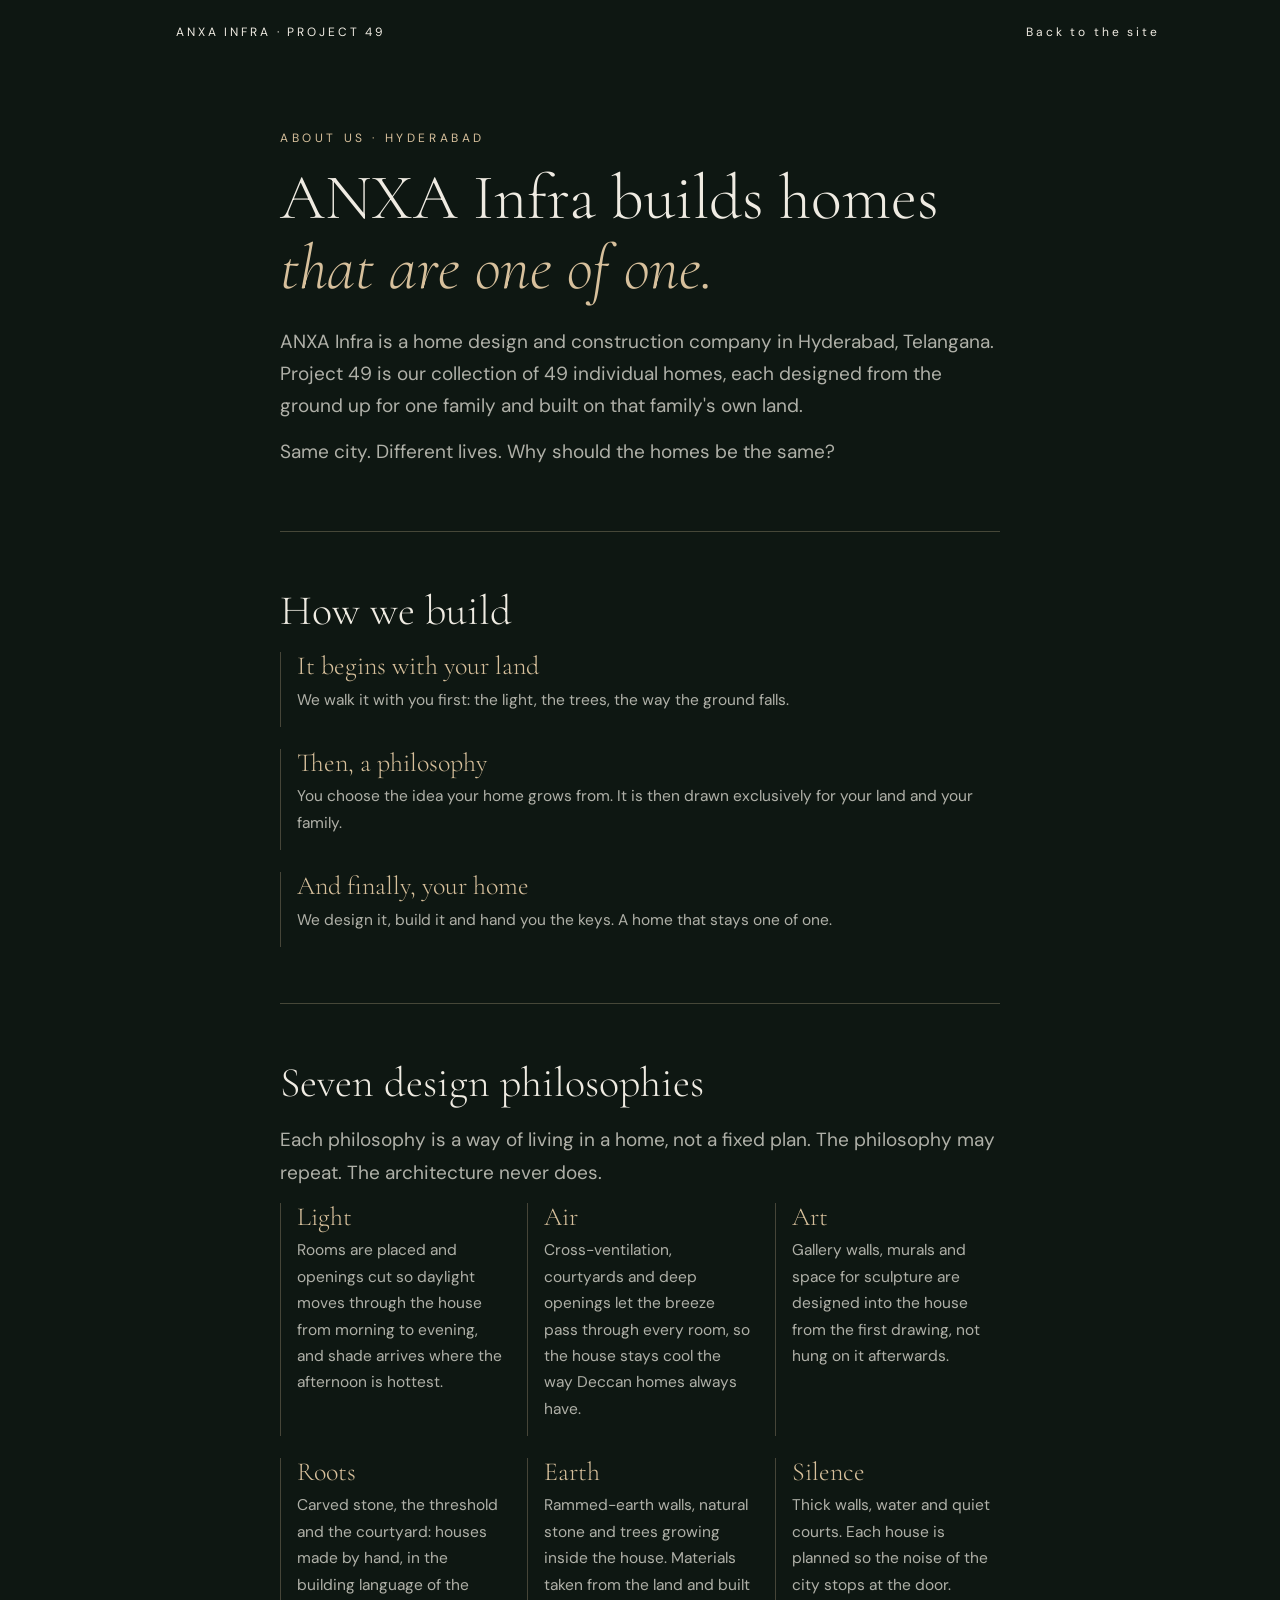
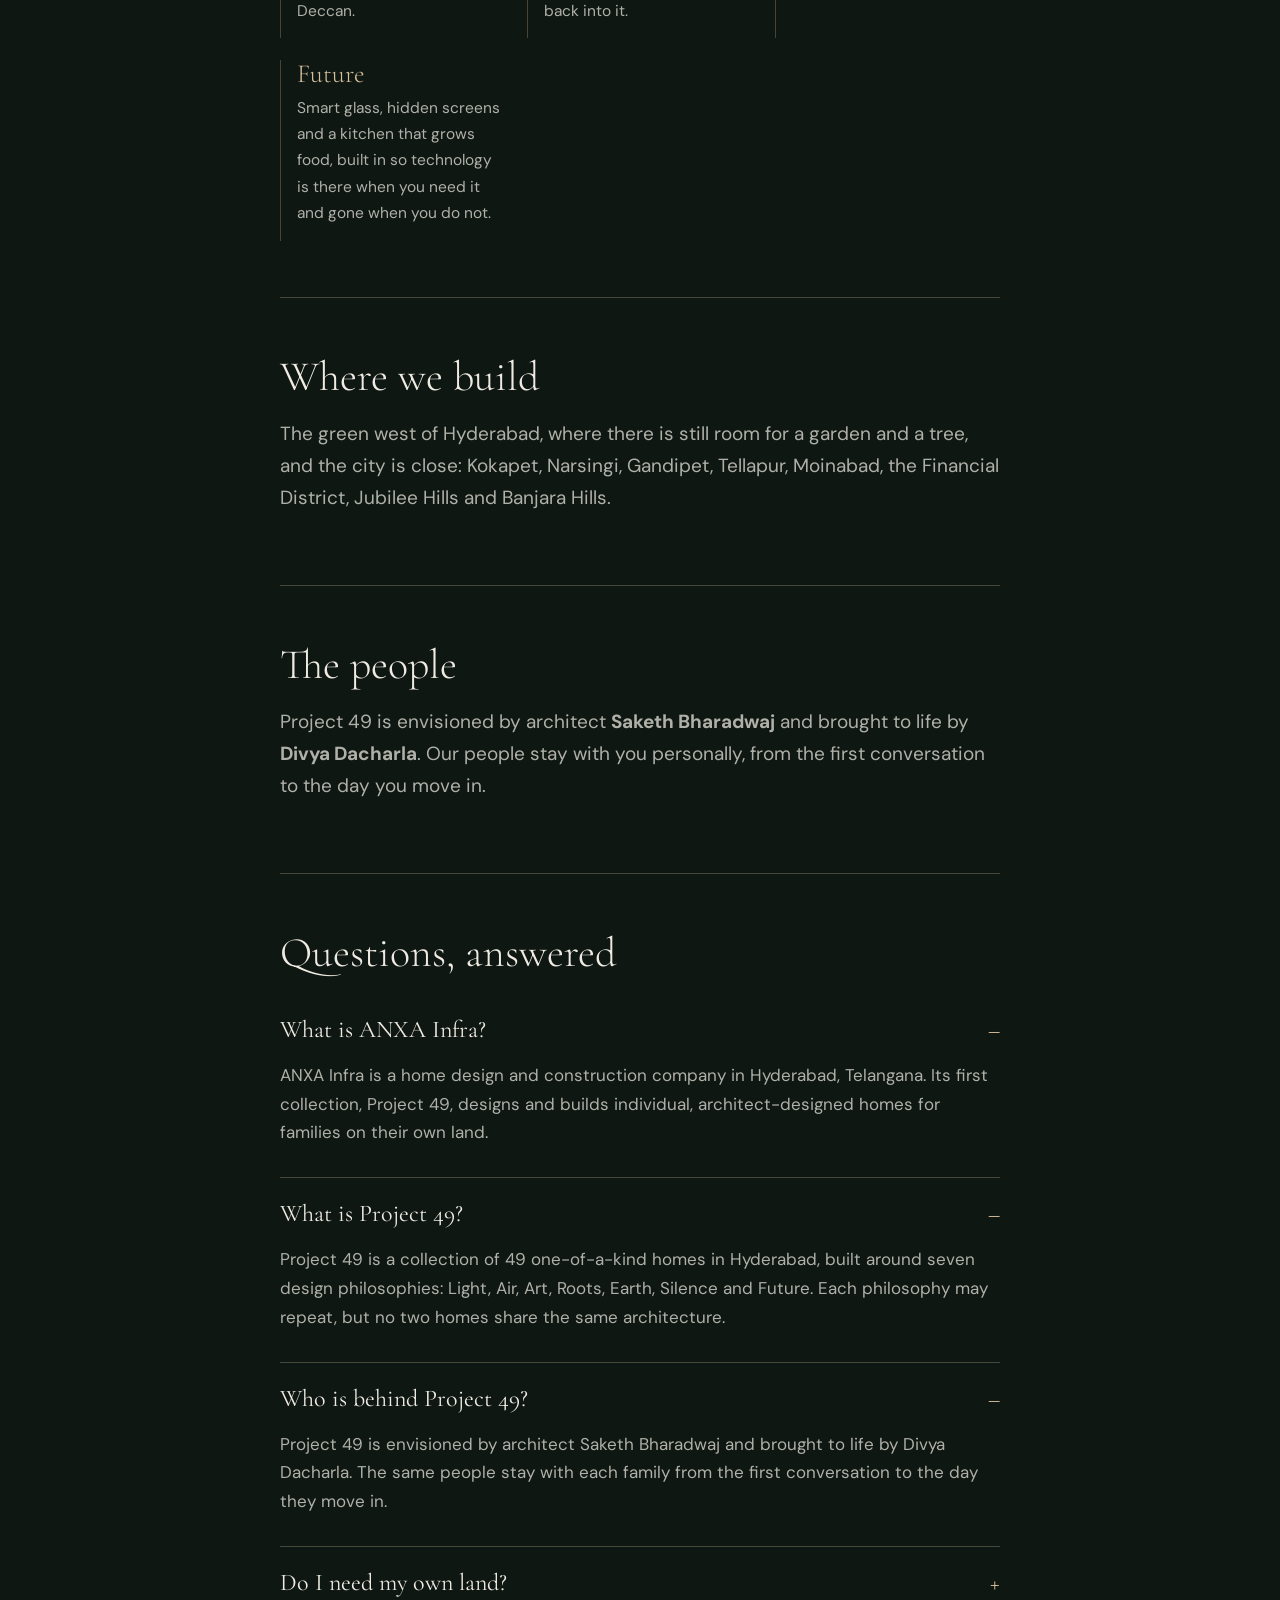
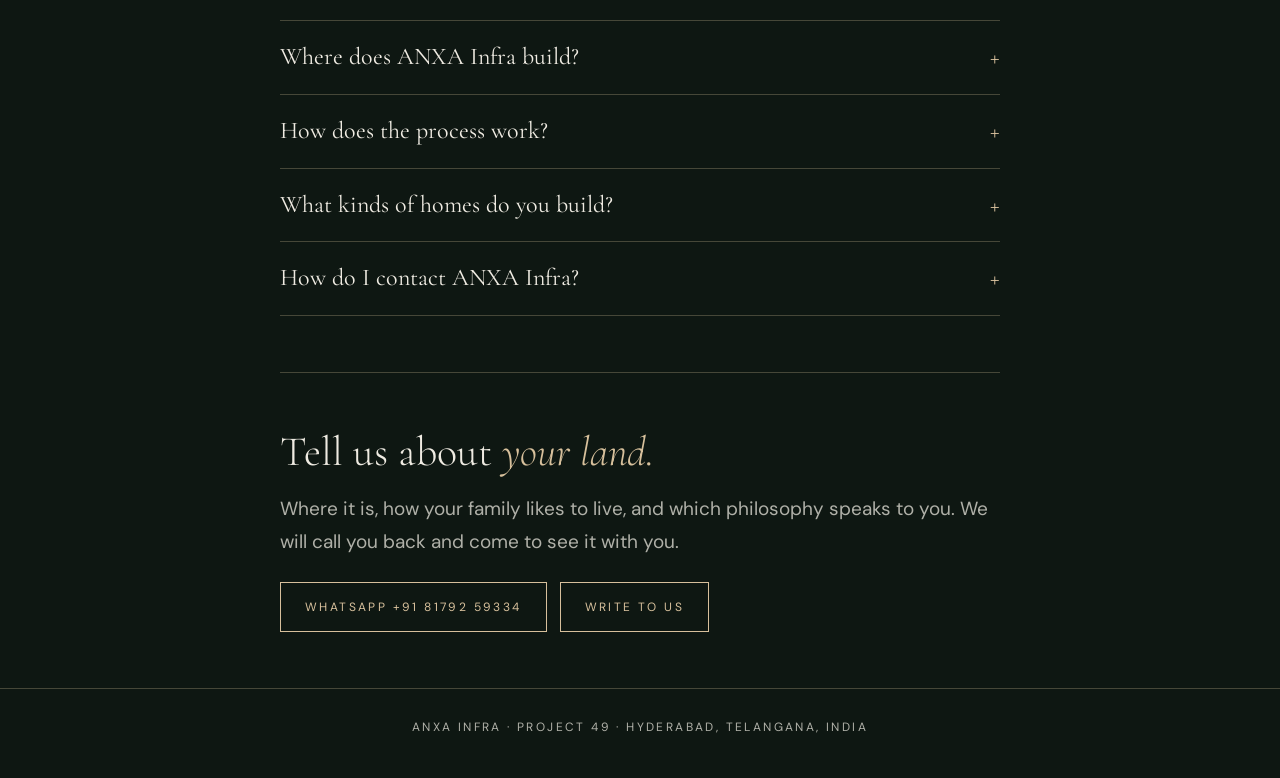
==== public/about/index.html @ 4b764bf9 "AI SEO: About and FAQ page with FAQ and business structured data, llms.txt, AI crawlers allowed, ANX" ====
<!doctype html>
<html lang="en">
<head>
<meta charset="utf-8" />
<meta name="viewport" content="width=device-width, initial-scale=1" />
<meta name="theme-color" content="#0E1712" />
<title>About ANXA Infra · Project 49 | Custom Home Builders in Hyderabad</title>
<meta name="description" content="ANXA Infra is a Hyderabad home design and construction company. Its Project 49 builds 49 one-of-a-kind homes on clients' own land across seven design philosophies. About us and FAQ." />
<meta name="robots" content="index, follow, max-image-preview:large" />
<link rel="canonical" href="https://www.anxainfra.com/about/" />
<link rel="icon" href="/favicon.ico" sizes="48x48" />
<link rel="icon" type="image/png" sizes="192x192" href="/icon-192.png" />
<meta property="og:title" content="About ANXA Infra · Project 49" />
<meta property="og:description" content="Hyderabad home design and construction. 49 homes, seven philosophies, built on your own land." />
<meta property="og:image" content="https://www.anxainfra.com/og-image-p49.jpg" />
<meta property="og:url" content="https://www.anxainfra.com/about/" />
<meta property="og:type" content="website" />
<link rel="preconnect" href="https://fonts.googleapis.com" />
<link rel="preconnect" href="https://fonts.gstatic.com" crossorigin />
<link href="https://fonts.googleapis.com/css2?family=Cormorant+Garamond:ital,wght@0,300;0,400;1,300;1,400&family=DM+Sans:opsz,wght@9..40,400;9..40,500&display=swap" rel="stylesheet" />
<script type="application/ld+json">{
 "@context": "https://schema.org",
 "@graph": [
  {
   "@type": "AboutPage",
   "@id": "https://www.anxainfra.com/about/#page",
   "url": "https://www.anxainfra.com/about/",
   "name": "About ANXA Infra and Project 49",
   "inLanguage": "en-IN",
   "about": {
    "@id": "https://www.anxainfra.com/#business"
   },
   "isPartOf": {
    "@id": "https://www.anxainfra.com/#website"
   }
  },
  {
   "@type": "HomeAndConstructionBusiness",
   "@id": "https://www.anxainfra.com/#business",
   "name": "ANXA Infra",
   "alternateName": [
    "Project 49",
    "ANXA Infra Project 49",
    "anxainfra"
   ],
   "url": "https://www.anxainfra.com/",
   "logo": "https://www.anxainfra.com/icon-512.png",
   "image": "https://www.anxainfra.com/og-image-p49.jpg",
   "telephone": "+91-81792-59334",
   "address": {
    "@type": "PostalAddress",
    "addressLocality": "Hyderabad",
    "addressRegion": "Telangana",
    "addressCountry": "IN"
   },
   "areaServed": [
    {
     "@type": "City",
     "name": "Hyderabad"
    },
    {
     "@type": "Place",
     "name": "Kokapet"
    },
    {
     "@type": "Place",
     "name": "Narsingi"
    },
    {
     "@type": "Place",
     "name": "Gandipet"
    },
    {
     "@type": "Place",
     "name": "Tellapur"
    },
    {
     "@type": "Place",
     "name": "Moinabad"
    },
    {
     "@type": "Place",
     "name": "Financial District"
    },
    {
     "@type": "Place",
     "name": "Jubilee Hills"
    },
    {
     "@type": "Place",
     "name": "Banjara Hills"
    }
   ],
   "employee": [
    {
     "@type": "Person",
     "name": "Saketh Bharadwaj",
     "jobTitle": "Architect"
    },
    {
     "@type": "Person",
     "name": "Divya Dacharla"
    }
   ],
   "makesOffer": {
    "@type": "Offer",
    "itemOffered": {
     "@type": "Service",
     "name": "Custom home design and construction on the client's own land",
     "serviceType": "Residential design and build",
     "areaServed": "Hyderabad"
    }
   }
  },
  {
   "@type": "FAQPage",
   "mainEntity": [
    {
     "@type": "Question",
     "name": "What is ANXA Infra?",
     "acceptedAnswer": {
      "@type": "Answer",
      "text": "ANXA Infra is a home design and construction company in Hyderabad, Telangana. Its first collection, Project 49, designs and builds individual, architect-designed homes for families on their own land."
     }
    },
    {
     "@type": "Question",
     "name": "What is Project 49?",
     "acceptedAnswer": {
      "@type": "Answer",
      "text": "Project 49 is a collection of 49 one-of-a-kind homes in Hyderabad, built around seven design philosophies: Light, Air, Art, Roots, Earth, Silence and Future. Each philosophy may repeat, but no two homes share the same architecture."
     }
    },
    {
     "@type": "Question",
     "name": "Who is behind Project 49?",
     "acceptedAnswer": {
      "@type": "Answer",
      "text": "Project 49 is envisioned by architect Saketh Bharadwaj and brought to life by Divya Dacharla. The same people stay with each family from the first conversation to the day they move in."
     }
    },
    {
     "@type": "Question",
     "name": "Do I need my own land?",
     "acceptedAnswer": {
      "@type": "Answer",
      "text": "Yes. Project 49 homes are designed and built on the client's own plot. The process begins with a visit to the land to study its light, trees and slope."
     }
    },
    {
     "@type": "Question",
     "name": "Where does ANXA Infra build?",
     "acceptedAnswer": {
      "@type": "Answer",
      "text": "In the green west of Hyderabad, including Kokapet, Narsingi, Gandipet, Tellapur, Moinabad, the Financial District, Jubilee Hills and Banjara Hills. Land outside these areas can also be considered after a site visit."
     }
    },
    {
     "@type": "Question",
     "name": "How does the process work?",
     "acceptedAnswer": {
      "@type": "Answer",
      "text": "Three steps. First, we walk your land with you. Second, you choose the philosophy your home grows from. Third, we design the home exclusively for your land and family, build it and hand you the keys."
     }
    },
    {
     "@type": "Question",
     "name": "What kinds of homes do you build?",
     "acceptedAnswer": {
      "@type": "Answer",
      "text": "Independent houses and villas, designed from scratch for one family. There is no fixed floor plan or catalogue design."
     }
    },
    {
     "@type": "Question",
     "name": "How do I contact ANXA Infra?",
     "acceptedAnswer": {
      "@type": "Answer",
      "text": "Message the Project 49 WhatsApp Business number, +91 81792 59334, or use the form on www.anxainfra.com. We call back and arrange a visit to see your land together."
     }
    }
   ]
  }
 ]
}</script>
<style>
:root{--bg:#0E1712;--ink:#efebe2;--soft:rgba(239,235,226,.72);--gold:#d7c09c;--line:rgba(215,192,156,.28)}
*{box-sizing:border-box}
html{background:var(--bg)}
body{margin:0;background:var(--bg);color:var(--ink);font:400 17px/1.7 'DM Sans',system-ui,sans-serif;-webkit-font-smoothing:antialiased}
a{color:var(--gold)}
.wrap{max-width:760px;margin:0 auto;padding:0 20px}
header.top{display:flex;align-items:center;justify-content:space-between;padding:22px 20px;max-width:1080px;margin:0 auto}
header.top a{display:flex;align-items:center;gap:12px;text-decoration:none;color:var(--ink);letter-spacing:.24em;font-size:12px}
header.top img{width:44px;height:auto}
.eyebrow{color:var(--gold);font-size:12px;letter-spacing:.3em;text-transform:uppercase;margin:0 0 14px}
h1,h2,h3{font-family:'Cormorant Garamond',Georgia,serif;font-weight:300;line-height:1.1;margin:0}
h1{font-size:clamp(38px,7vw,64px);margin-bottom:22px}
h1 em,h2 em{color:var(--gold)}
h2{font-size:clamp(30px,5vw,42px);margin:0 0 18px}
h3{font-size:26px;color:var(--gold)}
section{padding:56px 0;border-top:1px solid var(--line)}
.hero{padding:64px 0 48px;border:0}
.lead{font-size:19px;color:var(--soft)}
p{margin:0 0 14px}
ol.steps,ul.ideas{list-style:none;padding:0;margin:0;display:grid;gap:22px}
ul.ideas{grid-template-columns:repeat(auto-fit,minmax(220px,1fr))}
ul.ideas li,ol.steps li{border-left:1px solid var(--line);padding-left:16px}
ul.ideas p,ol.steps p{color:var(--soft);font-size:15.5px;margin-top:6px}
details{border-bottom:1px solid var(--line);padding:16px 0}
summary{cursor:pointer;font-family:'Cormorant Garamond',Georgia,serif;font-size:24px;list-style:none}
summary::-webkit-details-marker{display:none}
summary::after{content:'+';float:right;color:var(--gold)}
details[open] summary::after{content:'–'}
details p{color:var(--soft);margin-top:10px}
.cta{display:inline-block;margin-top:10px;padding:14px 24px;border:1px solid var(--gold);text-decoration:none;letter-spacing:.2em;text-transform:uppercase;font-size:12px}
footer{border-top:1px solid var(--line);padding:28px 20px 40px;text-align:center;color:var(--soft);font-size:12px;letter-spacing:.2em}
</style>
</head>
<body>
<header class="top"><a href="/"><img src="/marks/elephant.png" alt="" width="44" />ANXA INFRA · PROJECT 49</a><a href="/">Back to the site</a></header>
<main class="wrap">
<section class="hero">
<p class="eyebrow">About us · Hyderabad</p>
<h1>ANXA Infra builds homes<br /><em>that are one of one.</em></h1>
<p class="lead">ANXA Infra is a home design and construction company in Hyderabad, Telangana. Project 49 is our collection of 49 individual homes, each designed from the ground up for one family and built on that family's own land.</p>
<p class="lead">Same city. Different lives. Why should the homes be the same?</p>
</section>
<section>
<h2>How we build</h2>
<ol class="steps">
<li><h3>It begins with your land</h3><p>We walk it with you first: the light, the trees, the way the ground falls.</p></li>
<li><h3>Then, a philosophy</h3><p>You choose the idea your home grows from. It is then drawn exclusively for your land and your family.</p></li>
<li><h3>And finally, your home</h3><p>We design it, build it and hand you the keys. A home that stays one of one.</p></li>
</ol>
</section>
<section>
<h2>Seven design philosophies</h2>
<p class="lead">Each philosophy is a way of living in a home, not a fixed plan. The philosophy may repeat. The architecture never does.</p>
<ul class="ideas">
<li><h3>Light</h3><p>Rooms are placed and openings cut so daylight moves through the house from morning to evening, and shade arrives where the afternoon is hottest.</p></li>
<li><h3>Air</h3><p>Cross-ventilation, courtyards and deep openings let the breeze pass through every room, so the house stays cool the way Deccan homes always have.</p></li>
<li><h3>Art</h3><p>Gallery walls, murals and space for sculpture are designed into the house from the first drawing, not hung on it afterwards.</p></li>
<li><h3>Roots</h3><p>Carved stone, the threshold and the courtyard: houses made by hand, in the building language of the Deccan.</p></li>
<li><h3>Earth</h3><p>Rammed-earth walls, natural stone and trees growing inside the house. Materials taken from the land and built back into it.</p></li>
<li><h3>Silence</h3><p>Thick walls, water and quiet courts. Each house is planned so the noise of the city stops at the door.</p></li>
<li><h3>Future</h3><p>Smart glass, hidden screens and a kitchen that grows food, built in so technology is there when you need it and gone when you do not.</p></li>
</ul>
</section>
<section>
<h2>Where we build</h2>
<p class="lead">The green west of Hyderabad, where there is still room for a garden and a tree, and the city is close: Kokapet, Narsingi, Gandipet, Tellapur, Moinabad, the Financial District, Jubilee Hills and Banjara Hills.</p>
</section>
<section>
<h2>The people</h2>
<p class="lead">Project 49 is envisioned by architect <strong>Saketh Bharadwaj</strong> and brought to life by <strong>Divya Dacharla</strong>. Our people stay with you personally, from the first conversation to the day you move in.</p>
</section>
<section id="faq">
<h2>Questions, answered</h2>
<details open><summary>What is ANXA Infra?</summary><p>ANXA Infra is a home design and construction company in Hyderabad, Telangana. Its first collection, Project 49, designs and builds individual, architect-designed homes for families on their own land.</p></details>
<details open><summary>What is Project 49?</summary><p>Project 49 is a collection of 49 one-of-a-kind homes in Hyderabad, built around seven design philosophies: Light, Air, Art, Roots, Earth, Silence and Future. Each philosophy may repeat, but no two homes share the same architecture.</p></details>
<details open><summary>Who is behind Project 49?</summary><p>Project 49 is envisioned by architect Saketh Bharadwaj and brought to life by Divya Dacharla. The same people stay with each family from the first conversation to the day they move in.</p></details>
<details><summary>Do I need my own land?</summary><p>Yes. Project 49 homes are designed and built on the client&#x27;s own plot. The process begins with a visit to the land to study its light, trees and slope.</p></details>
<details><summary>Where does ANXA Infra build?</summary><p>In the green west of Hyderabad, including Kokapet, Narsingi, Gandipet, Tellapur, Moinabad, the Financial District, Jubilee Hills and Banjara Hills. Land outside these areas can also be considered after a site visit.</p></details>
<details><summary>How does the process work?</summary><p>Three steps. First, we walk your land with you. Second, you choose the philosophy your home grows from. Third, we design the home exclusively for your land and family, build it and hand you the keys.</p></details>
<details><summary>What kinds of homes do you build?</summary><p>Independent houses and villas, designed from scratch for one family. There is no fixed floor plan or catalogue design.</p></details>
<details><summary>How do I contact ANXA Infra?</summary><p>Message the Project 49 WhatsApp Business number, +91 81792 59334, or use the form on www.anxainfra.com. We call back and arrange a visit to see your land together.</p></details>
</section>
<section>
<h2>Tell us about <em>your land.</em></h2>
<p class="lead">Where it is, how your family likes to live, and which philosophy speaks to you. We will call you back and come to see it with you.</p>
<a class="cta" href="https://wa.me/918179259334">WhatsApp +91 81792 59334</a>
<a class="cta" href="/#conversation" style="margin-left:8px">Write to us</a>
</section>
</main>
<footer>ANXA INFRA · PROJECT 49 · HYDERABAD, TELANGANA, INDIA</footer>
</body>
</html>
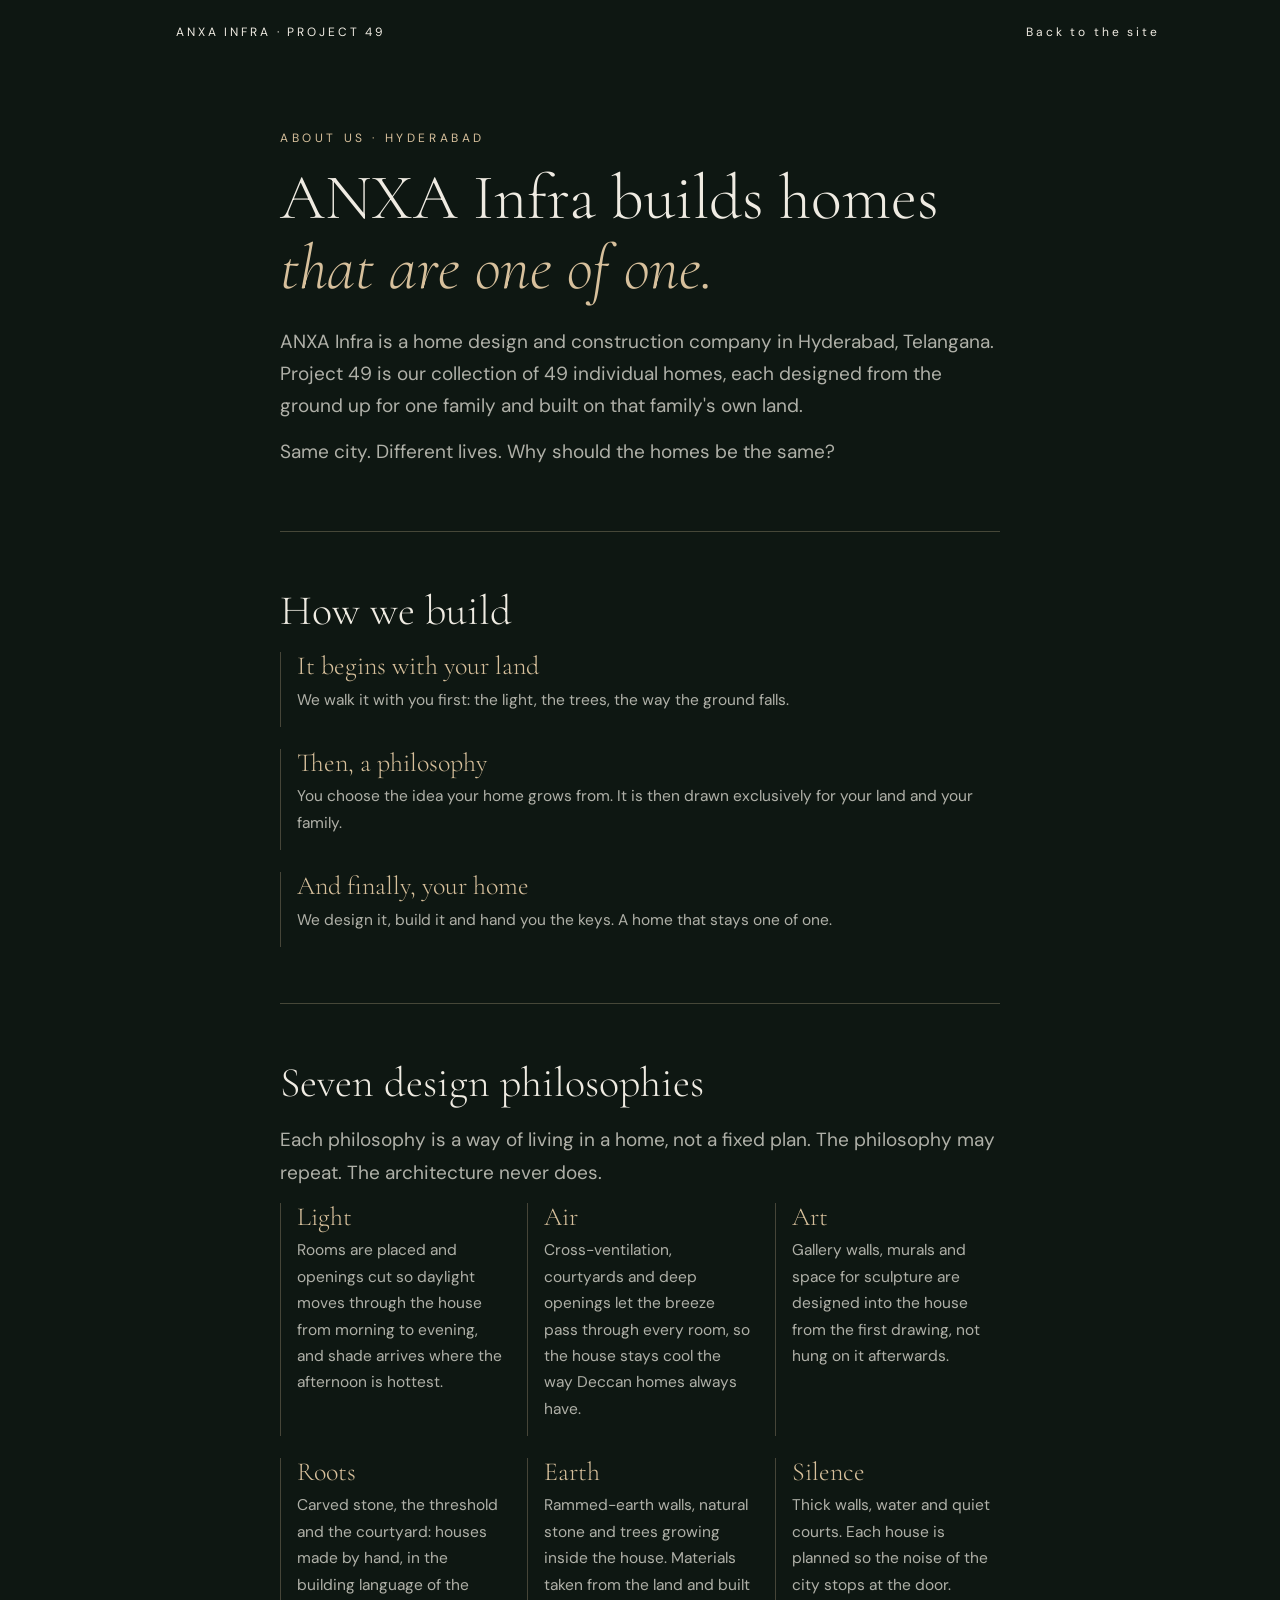
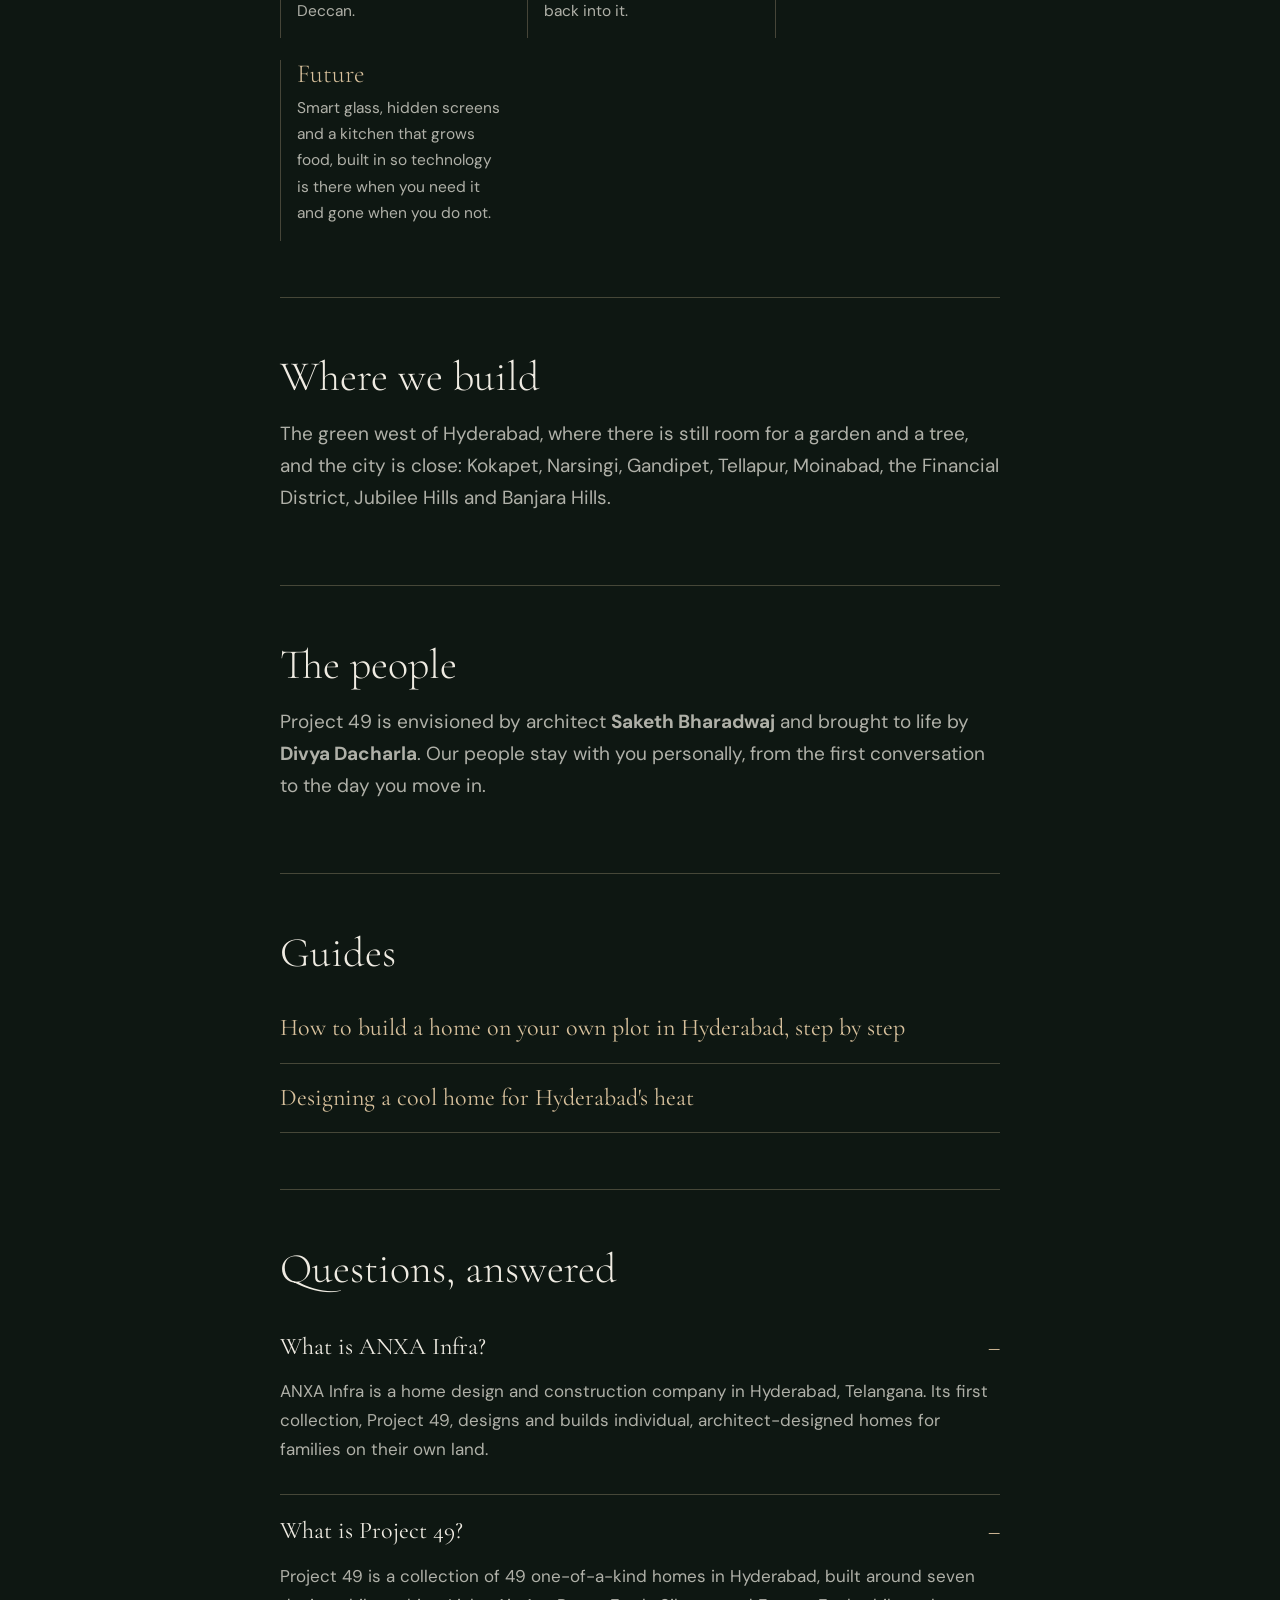
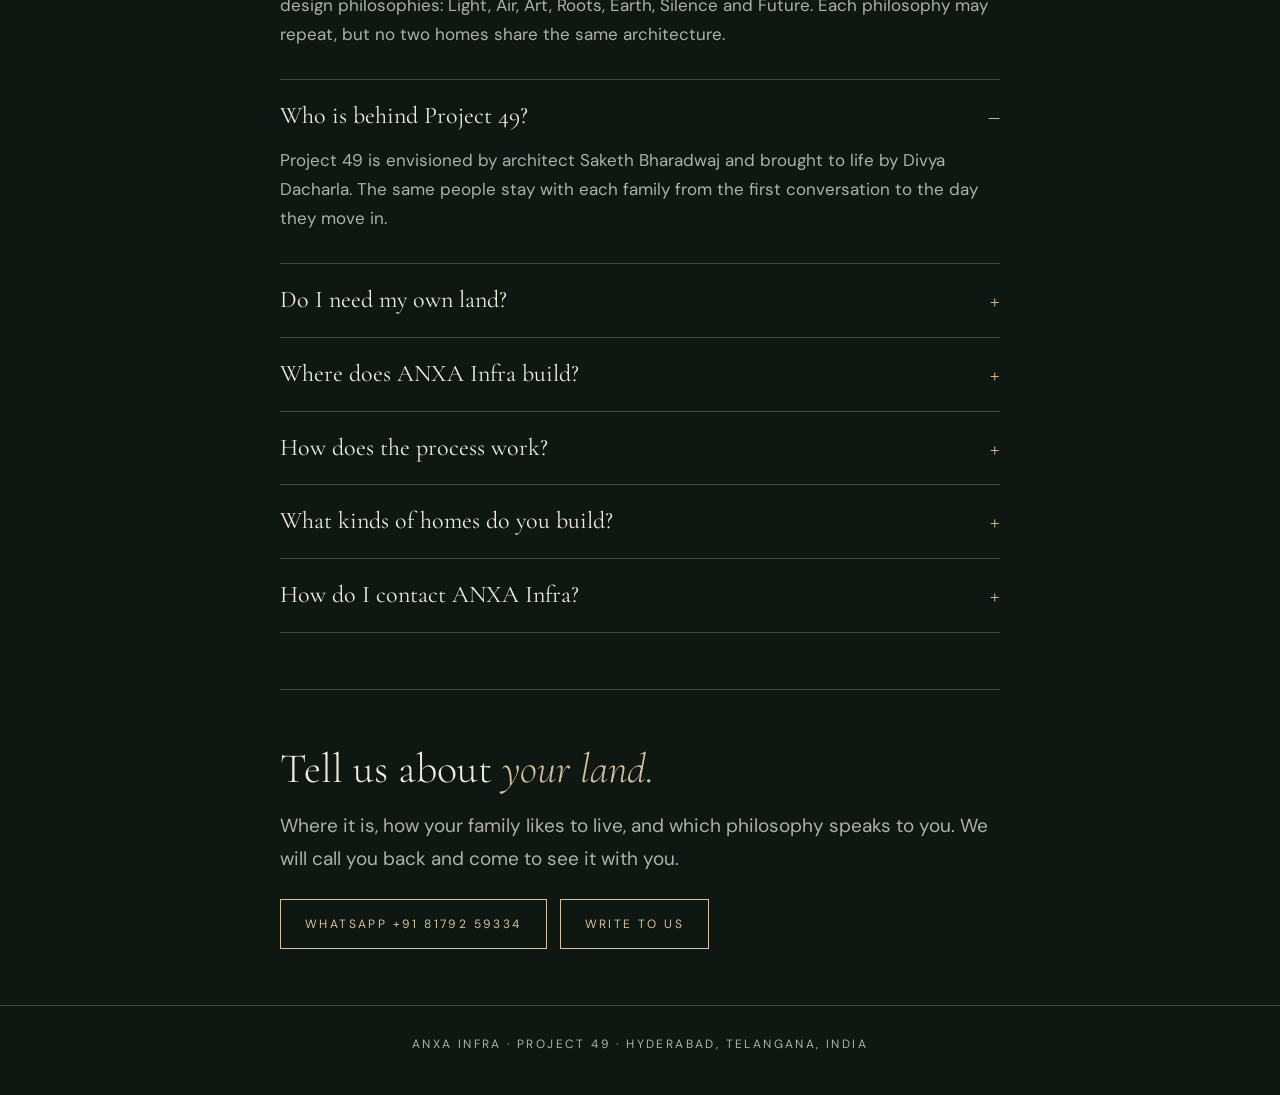
==== commit 94a92c83: "AEO: two Hyderabad home-building guides, guides list on About, IndexNow key" ====
--- a/public/about/index.html
+++ b/public/about/index.html
@@ -215,6 +215,7 @@
 details p{color:var(--soft);margin-top:10px}
 .cta{display:inline-block;margin-top:10px;padding:14px 24px;border:1px solid var(--gold);text-decoration:none;letter-spacing:.2em;text-transform:uppercase;font-size:12px}
 footer{border-top:1px solid var(--line);padding:28px 20px 40px;text-align:center;color:var(--soft);font-size:12px;letter-spacing:.2em}
+.guides a{display:block;padding:14px 0;border-bottom:1px solid var(--line);text-decoration:none;font-family:'Cormorant Garamond',Georgia,serif;font-size:24px}
 </style>
 </head>
 <body>
@@ -255,6 +256,13 @@
 <h2>The people</h2>
 <p class="lead">Project 49 is envisioned by architect <strong>Saketh Bharadwaj</strong> and brought to life by <strong>Divya Dacharla</strong>. Our people stay with you personally, from the first conversation to the day you move in.</p>
 </section>
+<section id="guides">
+<h2>Guides</h2>
+<div class="guides">
+<a href="/guides/build-home-on-your-own-plot-hyderabad/">How to build a home on your own plot in Hyderabad, step by step</a>
+<a href="/guides/cool-home-design-hyderabad-heat/">Designing a cool home for Hyderabad's heat</a>
+</div>
+</section>
 <section id="faq">
 <h2>Questions, answered</h2>
 <details open><summary>What is ANXA Infra?</summary><p>ANXA Infra is a home design and construction company in Hyderabad, Telangana. Its first collection, Project 49, designs and builds individual, architect-designed homes for families on their own land.</p></details>
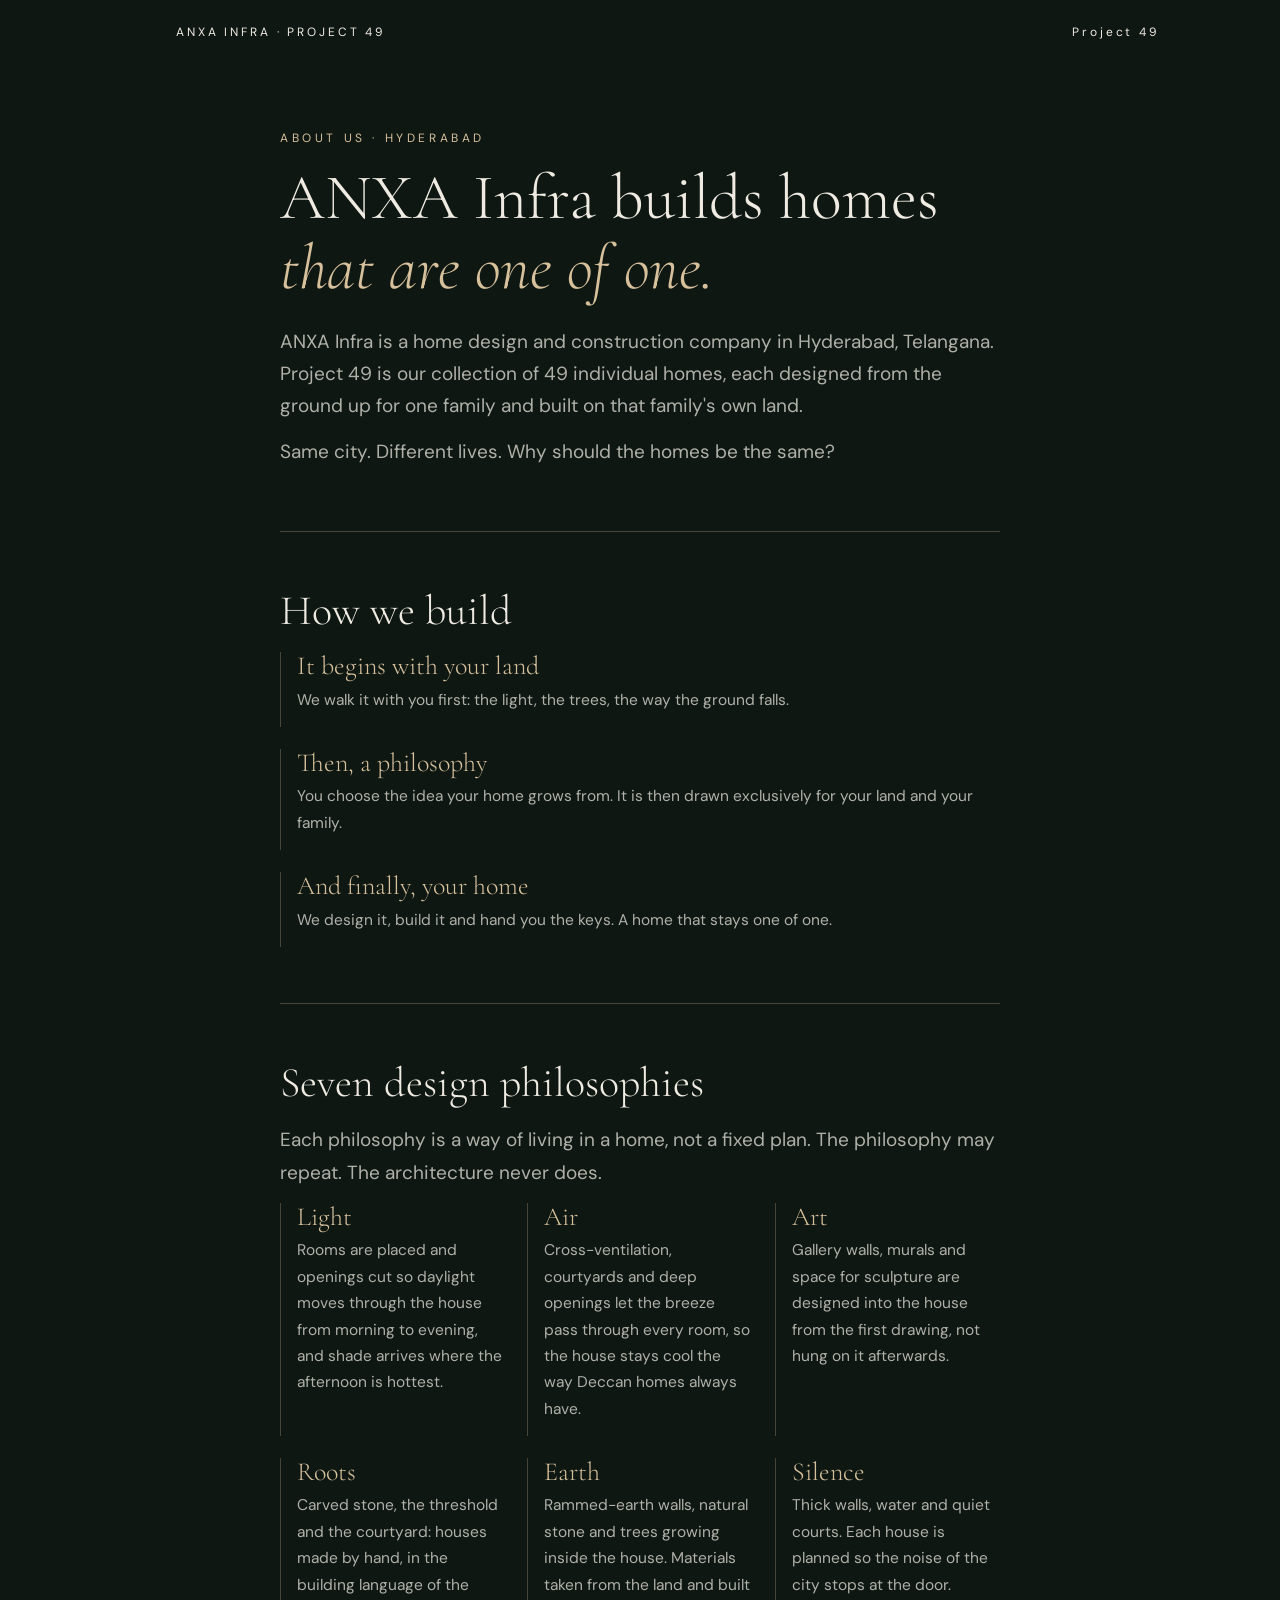
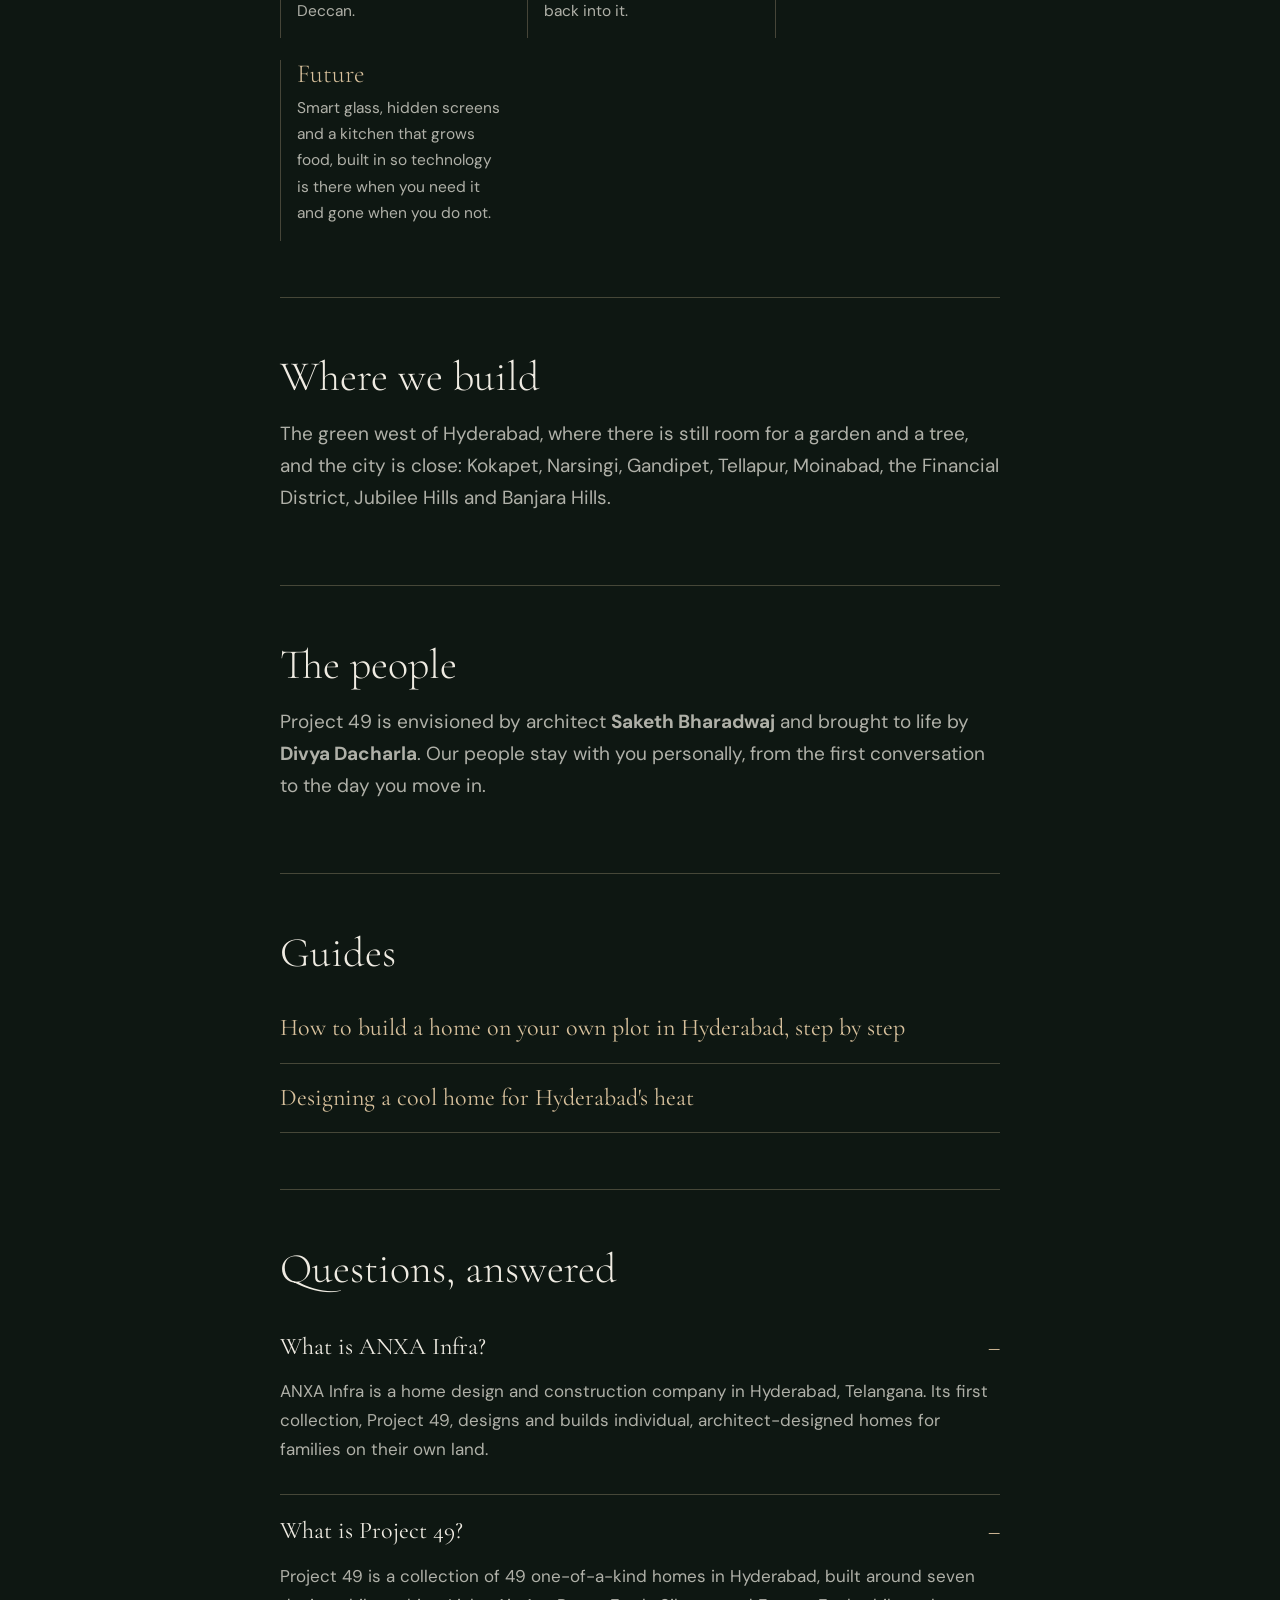
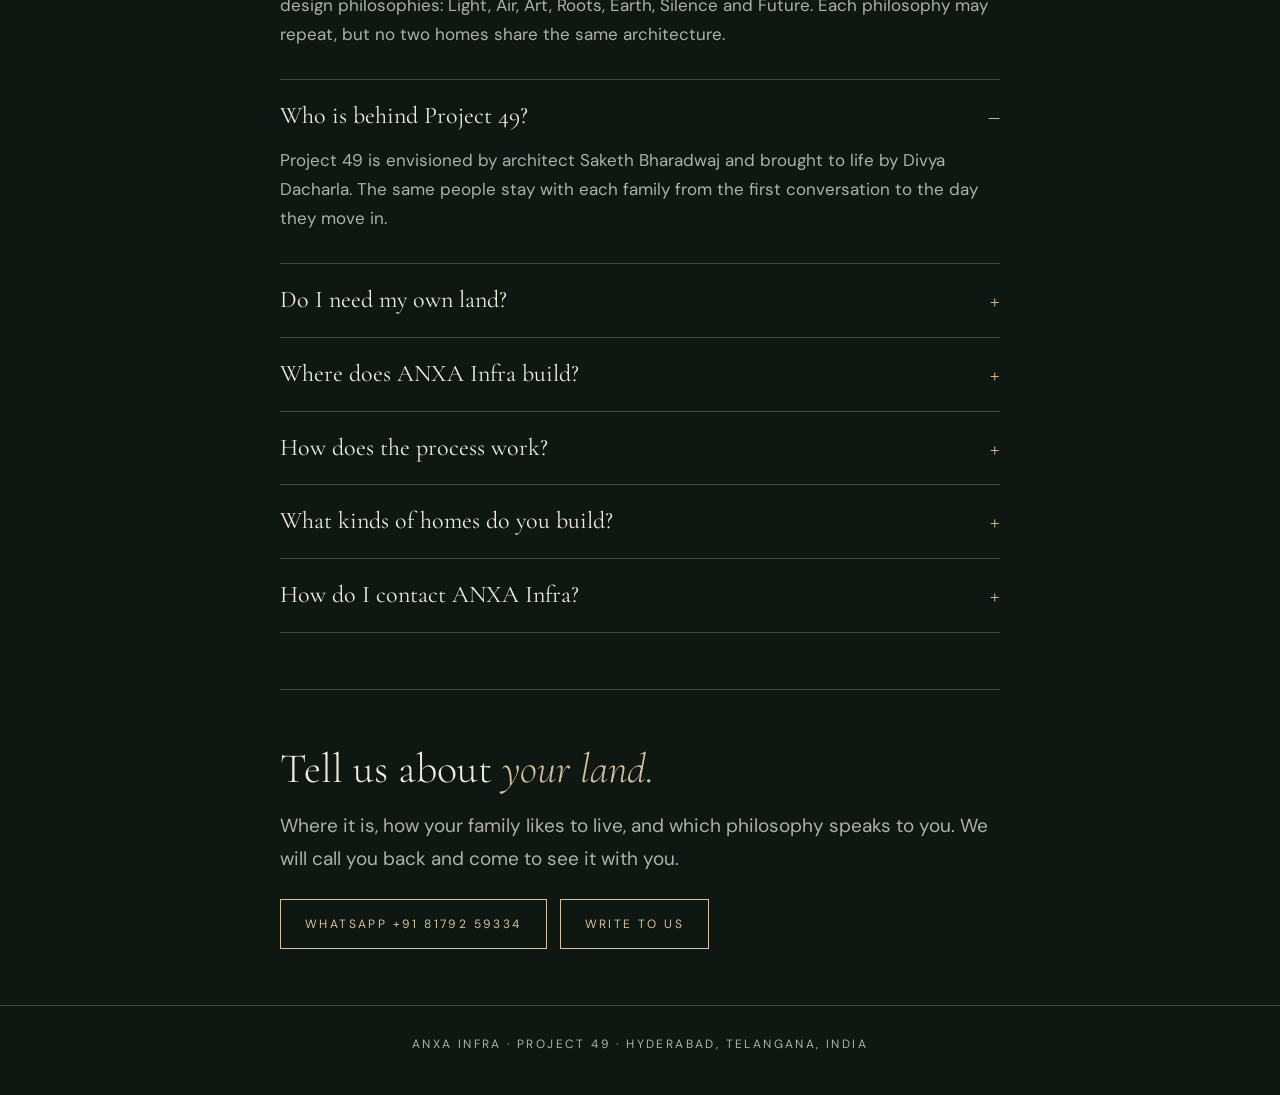
==== commit 2d0634a1: "ANXA Infra site at the root; Project 49 moves to /project-49/" ====
--- a/public/about/index.html
+++ b/public/about/index.html
@@ -219,7 +219,7 @@
 </style>
 </head>
 <body>
-<header class="top"><a href="/"><img src="/marks/elephant.png" alt="" width="44" />ANXA INFRA · PROJECT 49</a><a href="/">Back to the site</a></header>
+<header class="top"><a href="/"><img src="/marks/elephant.png" alt="" width="44" />ANXA INFRA · PROJECT 49</a><a href="/project-49/">Project 49</a></header>
 <main class="wrap">
 <section class="hero">
 <p class="eyebrow">About us · Hyderabad</p>
@@ -278,7 +278,7 @@
 <h2>Tell us about <em>your land.</em></h2>
 <p class="lead">Where it is, how your family likes to live, and which philosophy speaks to you. We will call you back and come to see it with you.</p>
 <a class="cta" href="https://wa.me/918179259334">WhatsApp +91 81792 59334</a>
-<a class="cta" href="/#conversation" style="margin-left:8px">Write to us</a>
+<a class="cta" href="/project-49/#conversation" style="margin-left:8px">Write to us</a>
 </section>
 </main>
 <footer>ANXA INFRA · PROJECT 49 · HYDERABAD, TELANGANA, INDIA</footer>
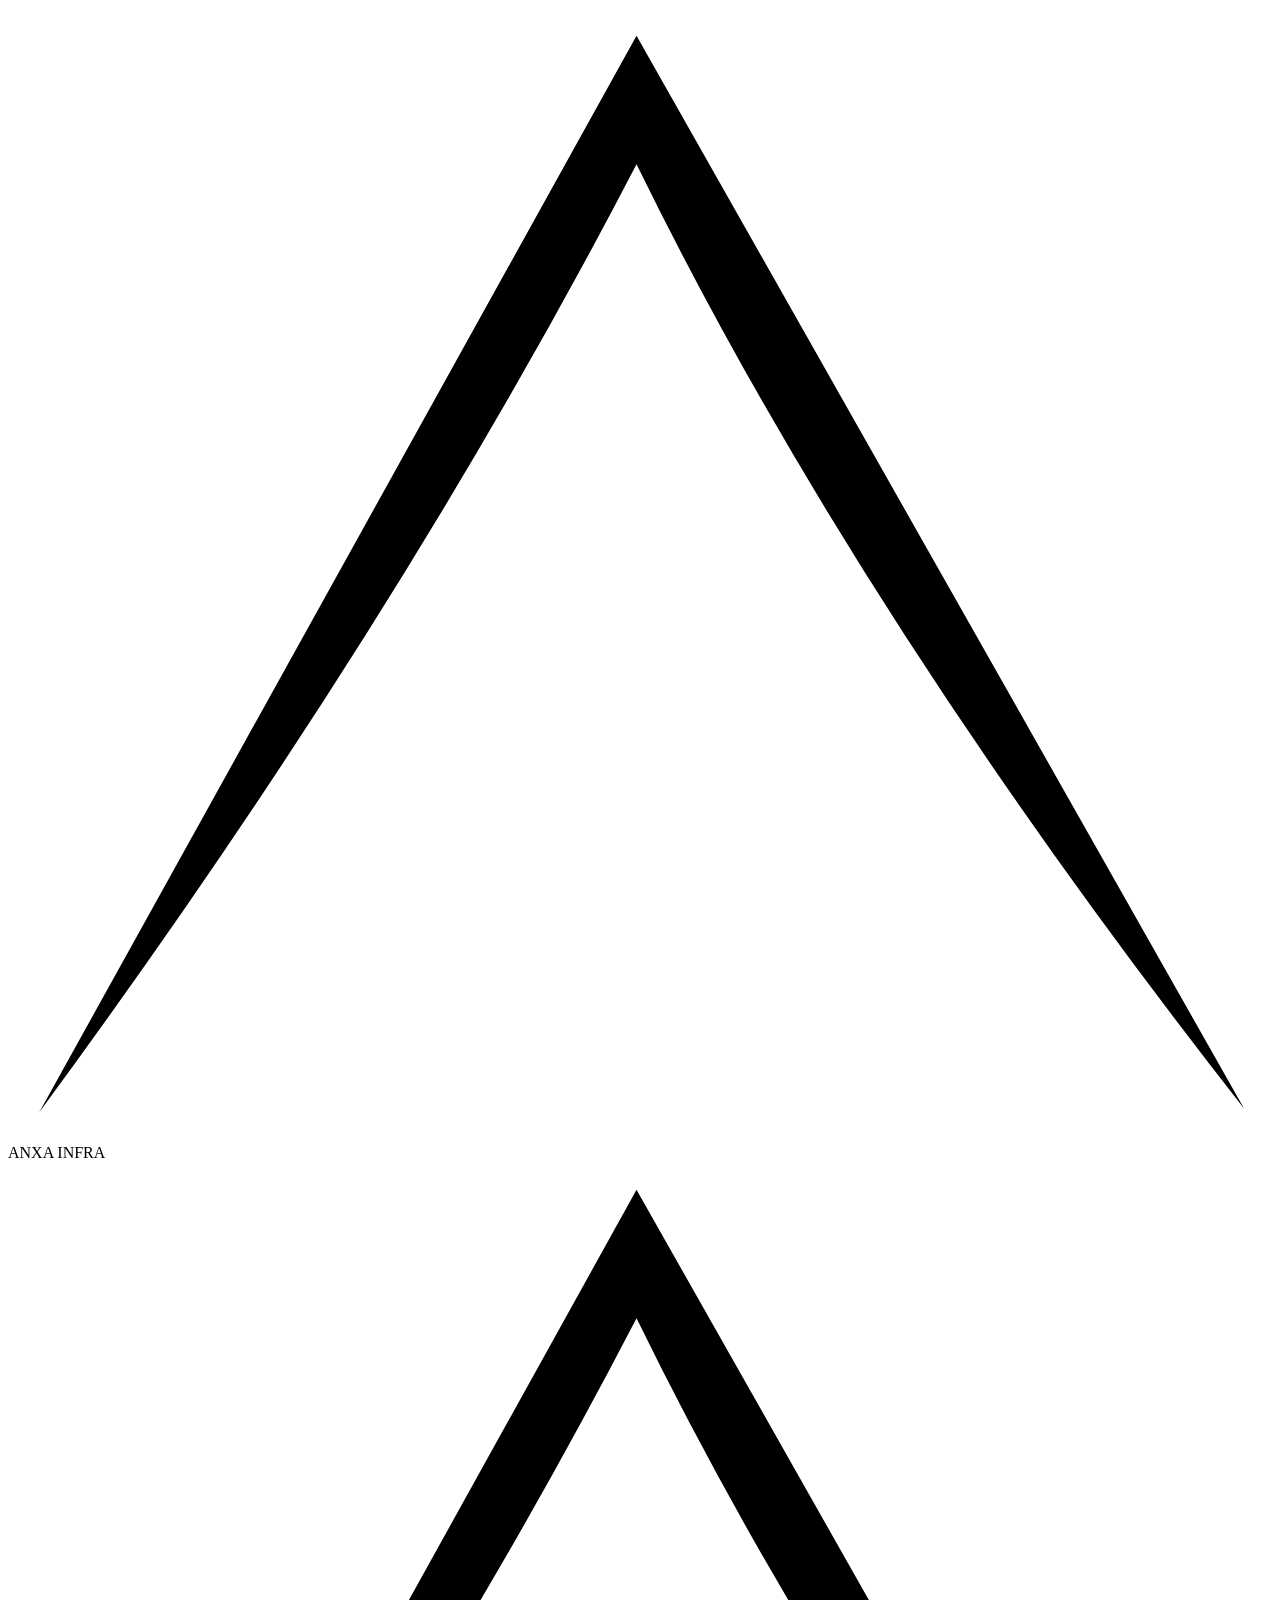
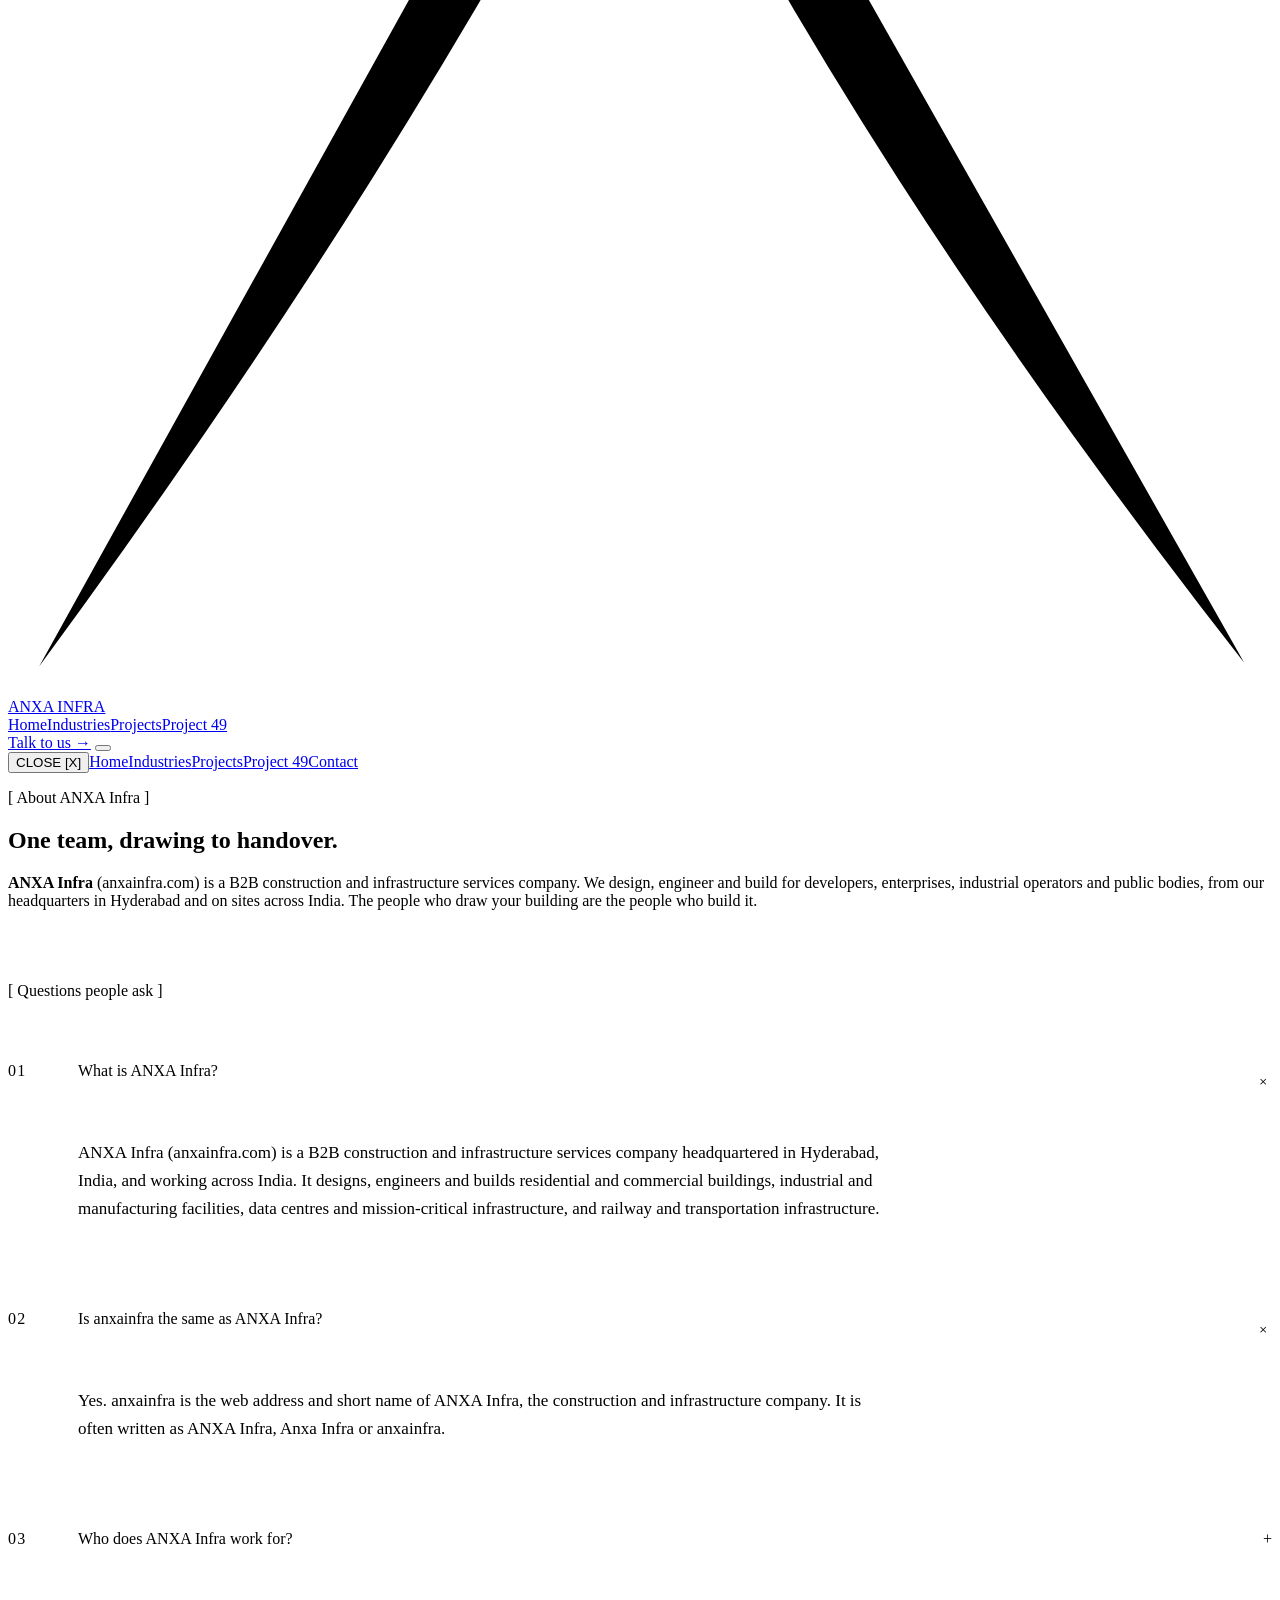
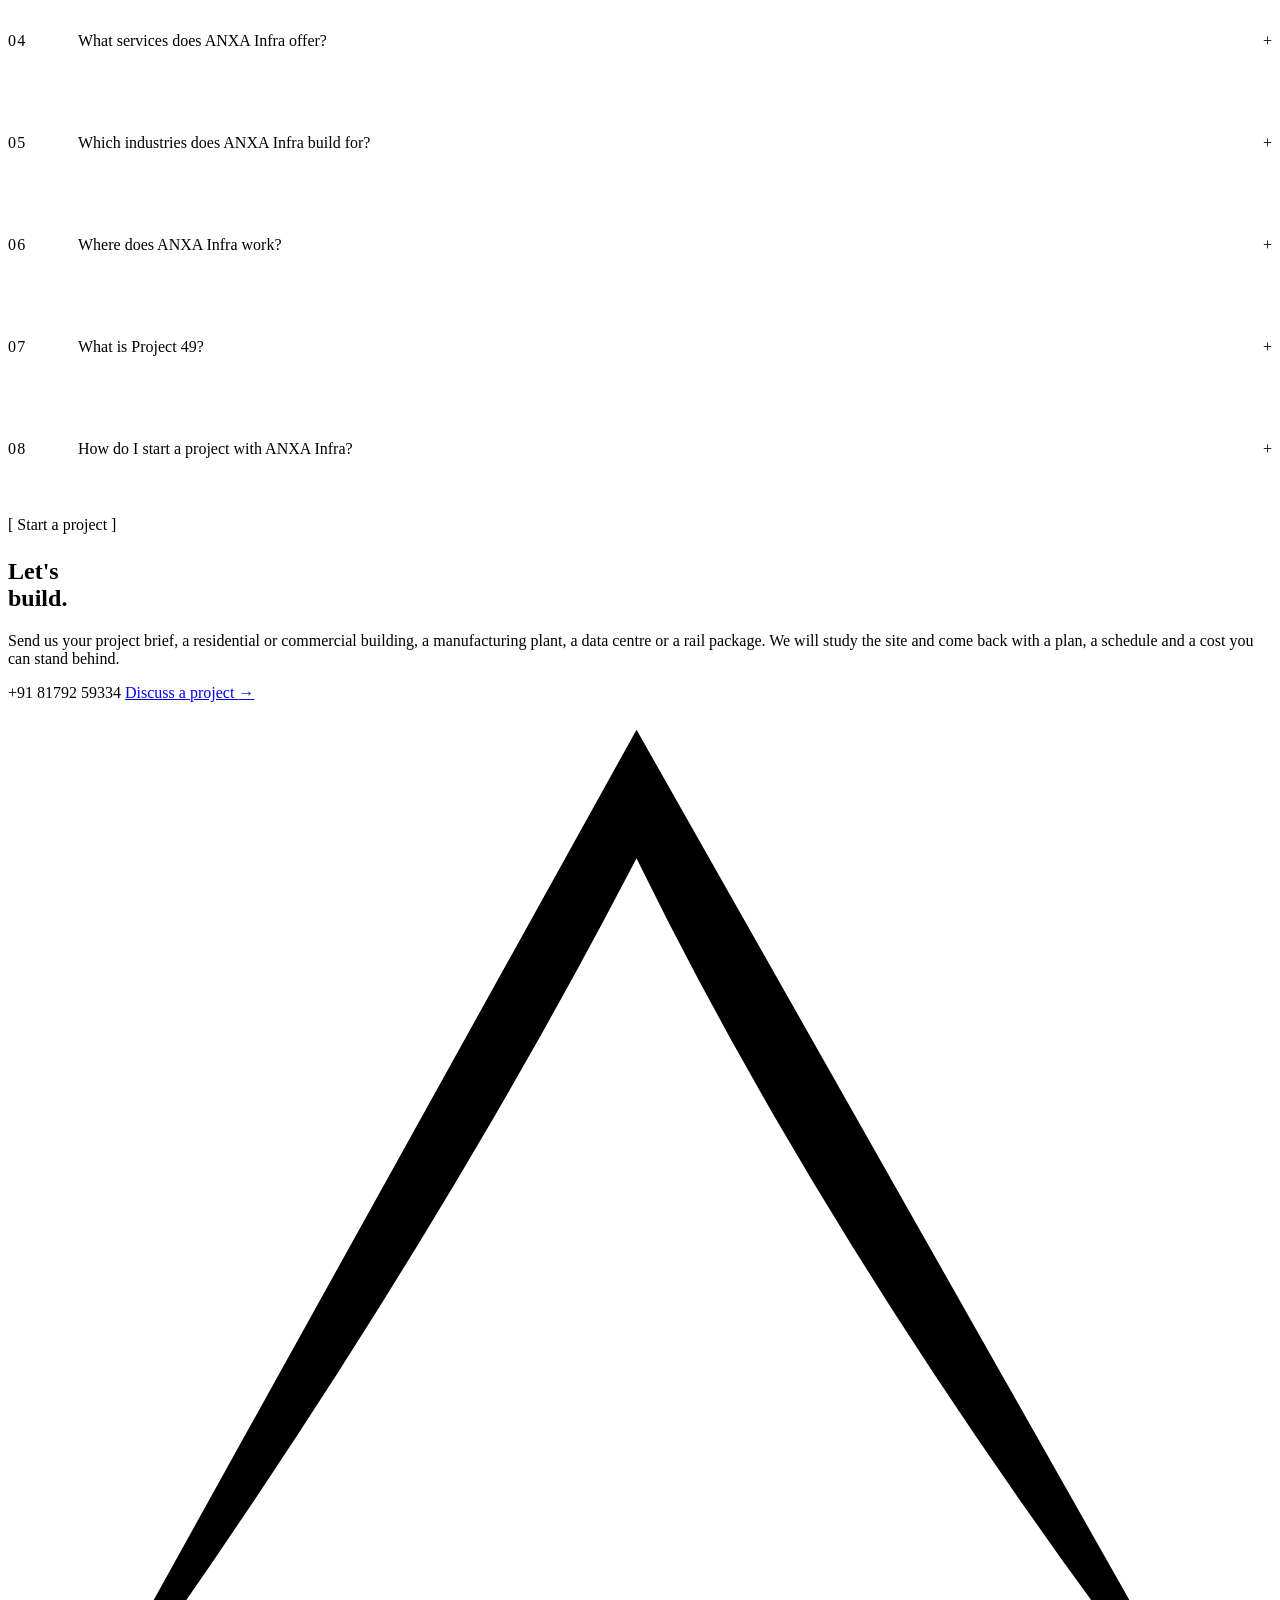
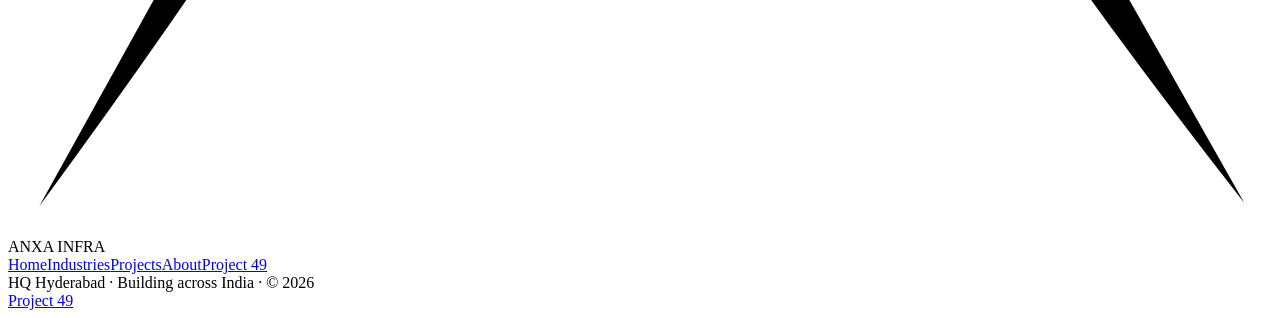
==== commit a147050c: "About page and llms.txt: ANXA Infra as B2B construction company, anxainfra name FAQ" ====
--- a/public/about/index.html
+++ b/public/about/index.html
@@ -2,285 +2,73 @@
 <html lang="en">
 <head>
 <meta charset="utf-8" />
-<meta name="viewport" content="width=device-width, initial-scale=1" />
-<meta name="theme-color" content="#0E1712" />
-<title>About ANXA Infra · Project 49 | Custom Home Builders in Hyderabad</title>
-<meta name="description" content="ANXA Infra is a Hyderabad home design and construction company. Its Project 49 builds 49 one-of-a-kind homes on clients' own land across seven design philosophies. About us and FAQ." />
+<meta name="viewport" content="width=device-width, initial-scale=1, viewport-fit=cover" />
+<title>About ANXA Infra (anxainfra) | Construction &amp; Infrastructure Company, India</title>
+<meta name="description" content="ANXA Infra (anxainfra.com) is a B2B construction and infrastructure company from Hyderabad, building across India: commercial and residential buildings, factories, data centres and railways. About us and FAQ." />
 <meta name="robots" content="index, follow, max-image-preview:large" />
 <link rel="canonical" href="https://www.anxainfra.com/about/" />
 <link rel="icon" href="/favicon.ico" sizes="48x48" />
 <link rel="icon" type="image/png" sizes="192x192" href="/icon-192.png" />
-<meta property="og:title" content="About ANXA Infra · Project 49" />
-<meta property="og:description" content="Hyderabad home design and construction. 49 homes, seven philosophies, built on your own land." />
-<meta property="og:image" content="https://www.anxainfra.com/og-image-p49.jpg" />
+<link rel="apple-touch-icon" href="/apple-touch-icon.png" />
+<meta property="og:title" content="About ANXA Infra" />
+<meta property="og:description" content="Design, engineering and construction for developers, industry and infrastructure, from Hyderabad across India." />
+<meta property="og:image" content="https://www.anxainfra.com/media/hero.jpg" />
 <meta property="og:url" content="https://www.anxainfra.com/about/" />
 <meta property="og:type" content="website" />
+<meta name="theme-color" content="#FFFFFF" />
 <link rel="preconnect" href="https://fonts.googleapis.com" />
 <link rel="preconnect" href="https://fonts.gstatic.com" crossorigin />
-<link href="https://fonts.googleapis.com/css2?family=Cormorant+Garamond:ital,wght@0,300;0,400;1,300;1,400&family=DM+Sans:opsz,wght@9..40,400;9..40,500&display=swap" rel="stylesheet" />
-<script type="application/ld+json">{
- "@context": "https://schema.org",
- "@graph": [
-  {
-   "@type": "AboutPage",
-   "@id": "https://www.anxainfra.com/about/#page",
-   "url": "https://www.anxainfra.com/about/",
-   "name": "About ANXA Infra and Project 49",
-   "inLanguage": "en-IN",
-   "about": {
-    "@id": "https://www.anxainfra.com/#business"
-   },
-   "isPartOf": {
-    "@id": "https://www.anxainfra.com/#website"
-   }
-  },
-  {
-   "@type": "HomeAndConstructionBusiness",
-   "@id": "https://www.anxainfra.com/#business",
-   "name": "ANXA Infra",
-   "alternateName": [
-    "Project 49",
-    "ANXA Infra Project 49",
-    "anxainfra"
-   ],
-   "url": "https://www.anxainfra.com/",
-   "logo": "https://www.anxainfra.com/icon-512.png",
-   "image": "https://www.anxainfra.com/og-image-p49.jpg",
-   "telephone": "+91-81792-59334",
-   "address": {
-    "@type": "PostalAddress",
-    "addressLocality": "Hyderabad",
-    "addressRegion": "Telangana",
-    "addressCountry": "IN"
-   },
-   "areaServed": [
-    {
-     "@type": "City",
-     "name": "Hyderabad"
-    },
-    {
-     "@type": "Place",
-     "name": "Kokapet"
-    },
-    {
-     "@type": "Place",
-     "name": "Narsingi"
-    },
-    {
-     "@type": "Place",
-     "name": "Gandipet"
-    },
-    {
-     "@type": "Place",
-     "name": "Tellapur"
-    },
-    {
-     "@type": "Place",
-     "name": "Moinabad"
-    },
-    {
-     "@type": "Place",
-     "name": "Financial District"
-    },
-    {
-     "@type": "Place",
-     "name": "Jubilee Hills"
-    },
-    {
-     "@type": "Place",
-     "name": "Banjara Hills"
-    }
-   ],
-   "employee": [
-    {
-     "@type": "Person",
-     "name": "Saketh Bharadwaj",
-     "jobTitle": "Architect"
-    },
-    {
-     "@type": "Person",
-     "name": "Divya Dacharla"
-    }
-   ],
-   "makesOffer": {
-    "@type": "Offer",
-    "itemOffered": {
-     "@type": "Service",
-     "name": "Custom home design and construction on the client's own land",
-     "serviceType": "Residential design and build",
-     "areaServed": "Hyderabad"
-    }
-   }
-  },
-  {
-   "@type": "FAQPage",
-   "mainEntity": [
-    {
-     "@type": "Question",
-     "name": "What is ANXA Infra?",
-     "acceptedAnswer": {
-      "@type": "Answer",
-      "text": "ANXA Infra is a home design and construction company in Hyderabad, Telangana. Its first collection, Project 49, designs and builds individual, architect-designed homes for families on their own land."
-     }
-    },
-    {
-     "@type": "Question",
-     "name": "What is Project 49?",
-     "acceptedAnswer": {
-      "@type": "Answer",
-      "text": "Project 49 is a collection of 49 one-of-a-kind homes in Hyderabad, built around seven design philosophies: Light, Air, Art, Roots, Earth, Silence and Future. Each philosophy may repeat, but no two homes share the same architecture."
-     }
-    },
-    {
-     "@type": "Question",
-     "name": "Who is behind Project 49?",
-     "acceptedAnswer": {
-      "@type": "Answer",
-      "text": "Project 49 is envisioned by architect Saketh Bharadwaj and brought to life by Divya Dacharla. The same people stay with each family from the first conversation to the day they move in."
-     }
-    },
-    {
-     "@type": "Question",
-     "name": "Do I need my own land?",
-     "acceptedAnswer": {
-      "@type": "Answer",
-      "text": "Yes. Project 49 homes are designed and built on the client's own plot. The process begins with a visit to the land to study its light, trees and slope."
-     }
-    },
-    {
-     "@type": "Question",
-     "name": "Where does ANXA Infra build?",
-     "acceptedAnswer": {
-      "@type": "Answer",
-      "text": "In the green west of Hyderabad, including Kokapet, Narsingi, Gandipet, Tellapur, Moinabad, the Financial District, Jubilee Hills and Banjara Hills. Land outside these areas can also be considered after a site visit."
-     }
-    },
-    {
-     "@type": "Question",
-     "name": "How does the process work?",
-     "acceptedAnswer": {
-      "@type": "Answer",
-      "text": "Three steps. First, we walk your land with you. Second, you choose the philosophy your home grows from. Third, we design the home exclusively for your land and family, build it and hand you the keys."
-     }
-    },
-    {
-     "@type": "Question",
-     "name": "What kinds of homes do you build?",
-     "acceptedAnswer": {
-      "@type": "Answer",
-      "text": "Independent houses and villas, designed from scratch for one family. There is no fixed floor plan or catalogue design."
-     }
-    },
-    {
-     "@type": "Question",
-     "name": "How do I contact ANXA Infra?",
-     "acceptedAnswer": {
-      "@type": "Answer",
-      "text": "Message the Project 49 WhatsApp Business number, +91 81792 59334, or use the form on www.anxainfra.com. We call back and arrange a visit to see your land together."
-     }
-    }
-   ]
-  }
- ]
-}</script>
+<link href="https://fonts.googleapis.com/css2?family=Cormorant+Garamond:wght@500&family=Archivo:wdth,wght@100..125,400..900&family=JetBrains+Mono:wght@500&display=swap" rel="stylesheet" />
+<link rel="stylesheet" href="/anxa.css" />
+<script type="application/ld+json">{"@context": "https://schema.org", "@graph": [{"@type": "AboutPage", "@id": "https://www.anxainfra.com/about/#page", "url": "https://www.anxainfra.com/about/", "name": "About ANXA Infra", "inLanguage": "en-IN", "about": {"@id": "https://www.anxainfra.com/#business"}, "isPartOf": {"@id": "https://www.anxainfra.com/#website"}}, {"@type": ["Organization", "HomeAndConstructionBusiness"], "@id": "https://www.anxainfra.com/#business", "name": "ANXA Infra", "legalName": "ANXA Infra", "alternateName": ["anxainfra", "Anxa Infra", "ANXA Infra India"], "url": "https://www.anxainfra.com/", "logo": "https://www.anxainfra.com/img/anxa-infra-logo.png", "image": "https://www.anxainfra.com/media/hero.jpg", "telephone": "+91-81792-59334", "address": {"@type": "PostalAddress", "addressLocality": "Hyderabad", "addressRegion": "Telangana", "addressCountry": "IN"}, "areaServed": {"@type": "Country", "name": "India"}, "description": "ANXA Infra (anxainfra.com) is a B2B construction and infrastructure services company headquartered in Hyderabad, India, and working across India. It designs, engineers and builds residential and commercial buildings, industrial and manufacturing facilities, data centres and mission-critical infrastructure, and railway and transportation infrastructure.", "knowsAbout": ["Construction", "Infrastructure", "EPC", "Design and build", "Commercial construction", "Industrial construction", "Data centre construction", "Railway infrastructure"], "subOrganization": {"@type": "Organization", "name": "Project 49", "url": "https://www.anxainfra.com/project-49/"}}, {"@type": "FAQPage", "mainEntity": [{"@type": "Question", "name": "What is ANXA Infra?", "acceptedAnswer": {"@type": "Answer", "text": "ANXA Infra (anxainfra.com) is a B2B construction and infrastructure services company headquartered in Hyderabad, India, and working across India. It designs, engineers and builds residential and commercial buildings, industrial and manufacturing facilities, data centres and mission-critical infrastructure, and railway and transportation infrastructure."}}, {"@type": "Question", "name": "Is anxainfra the same as ANXA Infra?", "acceptedAnswer": {"@type": "Answer", "text": "Yes. anxainfra is the web address and short name of ANXA Infra, the construction and infrastructure company. It is often written as ANXA Infra, Anxa Infra or anxainfra."}}, {"@type": "Question", "name": "Who does ANXA Infra work for?", "acceptedAnswer": {"@type": "Answer", "text": "Developers, enterprises, industrial operators and public bodies who need one team to take a project from the first soil test to final handover."}}, {"@type": "Question", "name": "What services does ANXA Infra offer?", "acceptedAnswer": {"@type": "Answer", "text": "Design, engineering and construction under one roof (EPC and design-build): structural design, site works, civil and structural construction, steel structures, heavy lifts, finishing and handover."}}, {"@type": "Question", "name": "Which industries does ANXA Infra build for?", "acceptedAnswer": {"@type": "Answer", "text": "Four: residential and commercial buildings; industrial and manufacturing facilities; data centres and mission-critical infrastructure; railways and transportation infrastructure."}}, {"@type": "Question", "name": "Where does ANXA Infra work?", "acceptedAnswer": {"@type": "Answer", "text": "Headquartered in Hyderabad, Telangana, with projects across India."}}, {"@type": "Question", "name": "What is Project 49?", "acceptedAnswer": {"@type": "Answer", "text": "Project 49 is ANXA Infra's own real estate venture: 49 one-of-a-kind homes in Hyderabad, built around seven design philosophies, with no two homes alike. It has its own website at anxainfra.com/project-49."}}, {"@type": "Question", "name": "How do I start a project with ANXA Infra?", "acceptedAnswer": {"@type": "Answer", "text": "Send your brief on WhatsApp at +91 81792 59334. The team studies the site and comes back with a plan, a schedule and a cost."}}]}]}</script>
 <style>
-:root{--bg:#0E1712;--ink:#efebe2;--soft:rgba(239,235,226,.72);--gold:#d7c09c;--line:rgba(215,192,156,.28)}
-*{box-sizing:border-box}
-html{background:var(--bg)}
-body{margin:0;background:var(--bg);color:var(--ink);font:400 17px/1.7 'DM Sans',system-ui,sans-serif;-webkit-font-smoothing:antialiased}
-a{color:var(--gold)}
-.wrap{max-width:760px;margin:0 auto;padding:0 20px}
-header.top{display:flex;align-items:center;justify-content:space-between;padding:22px 20px;max-width:1080px;margin:0 auto}
-header.top a{display:flex;align-items:center;gap:12px;text-decoration:none;color:var(--ink);letter-spacing:.24em;font-size:12px}
-header.top img{width:44px;height:auto}
-.eyebrow{color:var(--gold);font-size:12px;letter-spacing:.3em;text-transform:uppercase;margin:0 0 14px}
-h1,h2,h3{font-family:'Cormorant Garamond',Georgia,serif;font-weight:300;line-height:1.1;margin:0}
-h1{font-size:clamp(38px,7vw,64px);margin-bottom:22px}
-h1 em,h2 em{color:var(--gold)}
-h2{font-size:clamp(30px,5vw,42px);margin:0 0 18px}
-h3{font-size:26px;color:var(--gold)}
-section{padding:56px 0;border-top:1px solid var(--line)}
-.hero{padding:64px 0 48px;border:0}
-.lead{font-size:19px;color:var(--soft)}
-p{margin:0 0 14px}
-ol.steps,ul.ideas{list-style:none;padding:0;margin:0;display:grid;gap:22px}
-ul.ideas{grid-template-columns:repeat(auto-fit,minmax(220px,1fr))}
-ul.ideas li,ol.steps li{border-left:1px solid var(--line);padding-left:16px}
-ul.ideas p,ol.steps p{color:var(--soft);font-size:15.5px;margin-top:6px}
-details{border-bottom:1px solid var(--line);padding:16px 0}
-summary{cursor:pointer;font-family:'Cormorant Garamond',Georgia,serif;font-size:24px;list-style:none}
-summary::-webkit-details-marker{display:none}
-summary::after{content:'+';float:right;color:var(--gold)}
-details[open] summary::after{content:'–'}
-details p{color:var(--soft);margin-top:10px}
-.cta{display:inline-block;margin-top:10px;padding:14px 24px;border:1px solid var(--gold);text-decoration:none;letter-spacing:.2em;text-transform:uppercase;font-size:12px}
-footer{border-top:1px solid var(--line);padding:28px 20px 40px;text-align:center;color:var(--soft);font-size:12px;letter-spacing:.2em}
-.guides a{display:block;padding:14px 0;border-bottom:1px solid var(--line);text-decoration:none;font-family:'Cormorant Garamond',Georgia,serif;font-size:24px}
+.fqs{border-top:1px solid var(--rule);margin-top:20px}
+.fq{border-bottom:1px solid var(--rule)}
+.fq summary{list-style:none;cursor:pointer;display:grid;grid-template-columns:60px 1fr 40px;align-items:center;gap:10px;padding:26px 0}
+.fq summary::-webkit-details-marker{display:none}
+.fq .k{font:500 11px/1 var(--mono);color:var(--steel);letter-spacing:.08em}
+.fq h3{font:700 clamp(18px,2vw,26px)/1.2 var(--head);font-stretch:108%;color:var(--ink)}
+.fq .ar{font:500 22px/1 var(--mono);color:var(--steel);text-align:right;transition:transform .35s}
+.fq[open] .ar{transform:rotate(45deg)}
+.fq p{padding:0 40px 28px 70px;max-width:820px;color:var(--mid);font-size:17px;line-height:1.65}
+@media (max-width:760px){.fq summary{grid-template-columns:36px 1fr 24px}.fq p{padding:0 0 24px 46px}}
 </style>
 </head>
 <body>
-<header class="top"><a href="/"><img src="/marks/elephant.png" alt="" width="44" />ANXA INFRA · PROJECT 49</a><a href="/project-49/">Project 49</a></header>
-<main class="wrap">
-<section class="hero">
-<p class="eyebrow">About us · Hyderabad</p>
-<h1>ANXA Infra builds homes<br /><em>that are one of one.</em></h1>
-<p class="lead">ANXA Infra is a home design and construction company in Hyderabad, Telangana. Project 49 is our collection of 49 individual homes, each designed from the ground up for one family and built on that family's own land.</p>
-<p class="lead">Same city. Different lives. Why should the homes be the same?</p>
+<div class="ld" aria-hidden="true"><div class="ldc"><svg class="mk" viewBox="128 58 364 326"><path d="M137 376 L309 66 L484 375 Q372 232 309 103 Q240 236 137 376 Z"/></svg><i></i><span>ANXA INFRA</span></div></div>
+<header class="hdr light">
+  <a class="logo" href="/" aria-label="ANXA Infra home"><span class="mkw"><svg class="mk" viewBox="128 58 364 326" aria-hidden="true"><path d="M137 376 L309 66 L484 375 Q372 232 309 103 Q240 236 137 376 Z"/></svg><i></i></span><span class="wm">ANXA INFRA</span></a>
+  <nav class="nav"><a href="/">Home</a><a href="/sectors">Industries</a><a href="/projects">Projects</a><a href="/project-49/">Project 49</a></nav>
+  <a class="btn" href="#contact">Talk to us <span class="ar">&rarr;</span></a>
+  <button class="burger" aria-label="Open menu"><i></i><i></i></button>
+</header>
+<div class="mnav"><button>CLOSE [X]</button><a href="/">Home</a><a href="/sectors">Industries</a><a href="/projects">Projects</a><a href="/project-49/">Project 49</a><a href="#contact">Contact</a></div>
+<main>
+<section class="phero">
+  <div class="wrap">
+    <div class="g12"><p class="lab rv">[ About ANXA Infra ]</p><h1 class="H rv">One team, <span class="b">drawing to handover.</span></h1></div>
+    <div class="g12 row" style="padding-bottom:40px"><p class="rv"><b>ANXA Infra</b> (anxainfra.com) is a B2B construction and infrastructure services company. We design, engineer and build for developers, enterprises, industrial operators and public bodies, from our headquarters in Hyderabad and on sites across India. The people who draw your building are the people who build it.</p></div>
+  </div>
 </section>
-<section>
-<h2>How we build</h2>
-<ol class="steps">
-<li><h3>It begins with your land</h3><p>We walk it with you first: the light, the trees, the way the ground falls.</p></li>
-<li><h3>Then, a philosophy</h3><p>You choose the idea your home grows from. It is then drawn exclusively for your land and your family.</p></li>
-<li><h3>And finally, your home</h3><p>We design it, build it and hand you the keys. A home that stays one of one.</p></li>
-</ol>
+<section><div class="wrap"><p class="lab rv">[ Questions people ask ]</p><div class="fqs"><details class="fq rv" open><summary><span class="k">01</span><h3>What is ANXA Infra?</h3><span class="ar">+</span></summary><p>ANXA Infra (anxainfra.com) is a B2B construction and infrastructure services company headquartered in Hyderabad, India, and working across India. It designs, engineers and builds residential and commercial buildings, industrial and manufacturing facilities, data centres and mission-critical infrastructure, and railway and transportation infrastructure.</p></details><details class="fq rv" open><summary><span class="k">02</span><h3>Is anxainfra the same as ANXA Infra?</h3><span class="ar">+</span></summary><p>Yes. anxainfra is the web address and short name of ANXA Infra, the construction and infrastructure company. It is often written as ANXA Infra, Anxa Infra or anxainfra.</p></details><details class="fq rv"><summary><span class="k">03</span><h3>Who does ANXA Infra work for?</h3><span class="ar">+</span></summary><p>Developers, enterprises, industrial operators and public bodies who need one team to take a project from the first soil test to final handover.</p></details><details class="fq rv"><summary><span class="k">04</span><h3>What services does ANXA Infra offer?</h3><span class="ar">+</span></summary><p>Design, engineering and construction under one roof (EPC and design-build): structural design, site works, civil and structural construction, steel structures, heavy lifts, finishing and handover.</p></details><details class="fq rv"><summary><span class="k">05</span><h3>Which industries does ANXA Infra build for?</h3><span class="ar">+</span></summary><p>Four: residential and commercial buildings; industrial and manufacturing facilities; data centres and mission-critical infrastructure; railways and transportation infrastructure.</p></details><details class="fq rv"><summary><span class="k">06</span><h3>Where does ANXA Infra work?</h3><span class="ar">+</span></summary><p>Headquartered in Hyderabad, Telangana, with projects across India.</p></details><details class="fq rv"><summary><span class="k">07</span><h3>What is Project 49?</h3><span class="ar">+</span></summary><p>Project 49 is ANXA Infra's own real estate venture: 49 one-of-a-kind homes in Hyderabad, built around seven design philosophies, with no two homes alike. It has its own website at anxainfra.com/project-49.</p></details><details class="fq rv"><summary><span class="k">08</span><h3>How do I start a project with ANXA Infra?</h3><span class="ar">+</span></summary><p>Send your brief on WhatsApp at +91 81792 59334. The team studies the site and comes back with a plan, a schedule and a cost.</p></details></div></div></section>
+</main>
+<section class="cta" id="contact">
+  <div class="wrap">
+    <p class="lab rv">[ Start a project ]</p>
+    <h2 class="H rv" style="margin-top:24px">Let's<br /><span class="b">build.</span></h2>
+    <div class="row g12 rv">
+      <p>Send us your project brief, a residential or commercial building, a manufacturing plant, a data centre or a rail package. We will study the site and come back with a plan, a schedule and a cost you can stand behind.</p>
+      <span class="ph">+91 81792 59334</span>
+      <a class="btn fill" href="https://wa.me/918179259334" target="_blank" rel="noopener">Discuss a project <span class="ar">&rarr;</span></a>
+    </div>
+    <footer class="ft g12">
+      <span class="logo"><span class="mkw"><svg class="mk" viewBox="128 58 364 326" aria-hidden="true"><path d="M137 376 L309 66 L484 375 Q372 232 309 103 Q240 236 137 376 Z"/></svg><i></i></span><span class="wm">ANXA INFRA</span></span>
+      <nav><a href="/">Home</a><a href="/sectors">Industries</a><a href="/projects">Projects</a><a href="/about/">About</a><a href="/project-49/">Project 49</a></nav>
+      <span class="lab">HQ Hyderabad &middot; Building across India &middot; &copy; 2026</span>
+    </footer>
+  </div>
 </section>
-<section>
-<h2>Seven design philosophies</h2>
-<p class="lead">Each philosophy is a way of living in a home, not a fixed plan. The philosophy may repeat. The architecture never does.</p>
-<ul class="ideas">
-<li><h3>Light</h3><p>Rooms are placed and openings cut so daylight moves through the house from morning to evening, and shade arrives where the afternoon is hottest.</p></li>
-<li><h3>Air</h3><p>Cross-ventilation, courtyards and deep openings let the breeze pass through every room, so the house stays cool the way Deccan homes always have.</p></li>
-<li><h3>Art</h3><p>Gallery walls, murals and space for sculpture are designed into the house from the first drawing, not hung on it afterwards.</p></li>
-<li><h3>Roots</h3><p>Carved stone, the threshold and the courtyard: houses made by hand, in the building language of the Deccan.</p></li>
-<li><h3>Earth</h3><p>Rammed-earth walls, natural stone and trees growing inside the house. Materials taken from the land and built back into it.</p></li>
-<li><h3>Silence</h3><p>Thick walls, water and quiet courts. Each house is planned so the noise of the city stops at the door.</p></li>
-<li><h3>Future</h3><p>Smart glass, hidden screens and a kitchen that grows food, built in so technology is there when you need it and gone when you do not.</p></li>
-</ul>
-</section>
-<section>
-<h2>Where we build</h2>
-<p class="lead">The green west of Hyderabad, where there is still room for a garden and a tree, and the city is close: Kokapet, Narsingi, Gandipet, Tellapur, Moinabad, the Financial District, Jubilee Hills and Banjara Hills.</p>
-</section>
-<section>
-<h2>The people</h2>
-<p class="lead">Project 49 is envisioned by architect <strong>Saketh Bharadwaj</strong> and brought to life by <strong>Divya Dacharla</strong>. Our people stay with you personally, from the first conversation to the day you move in.</p>
-</section>
-<section id="guides">
-<h2>Guides</h2>
-<div class="guides">
-<a href="/guides/build-home-on-your-own-plot-hyderabad/">How to build a home on your own plot in Hyderabad, step by step</a>
-<a href="/guides/cool-home-design-hyderabad-heat/">Designing a cool home for Hyderabad's heat</a>
-</div>
-</section>
-<section id="faq">
-<h2>Questions, answered</h2>
-<details open><summary>What is ANXA Infra?</summary><p>ANXA Infra is a home design and construction company in Hyderabad, Telangana. Its first collection, Project 49, designs and builds individual, architect-designed homes for families on their own land.</p></details>
-<details open><summary>What is Project 49?</summary><p>Project 49 is a collection of 49 one-of-a-kind homes in Hyderabad, built around seven design philosophies: Light, Air, Art, Roots, Earth, Silence and Future. Each philosophy may repeat, but no two homes share the same architecture.</p></details>
-<details open><summary>Who is behind Project 49?</summary><p>Project 49 is envisioned by architect Saketh Bharadwaj and brought to life by Divya Dacharla. The same people stay with each family from the first conversation to the day they move in.</p></details>
-<details><summary>Do I need my own land?</summary><p>Yes. Project 49 homes are designed and built on the client&#x27;s own plot. The process begins with a visit to the land to study its light, trees and slope.</p></details>
-<details><summary>Where does ANXA Infra build?</summary><p>In the green west of Hyderabad, including Kokapet, Narsingi, Gandipet, Tellapur, Moinabad, the Financial District, Jubilee Hills and Banjara Hills. Land outside these areas can also be considered after a site visit.</p></details>
-<details><summary>How does the process work?</summary><p>Three steps. First, we walk your land with you. Second, you choose the philosophy your home grows from. Third, we design the home exclusively for your land and family, build it and hand you the keys.</p></details>
-<details><summary>What kinds of homes do you build?</summary><p>Independent houses and villas, designed from scratch for one family. There is no fixed floor plan or catalogue design.</p></details>
-<details><summary>How do I contact ANXA Infra?</summary><p>Message the Project 49 WhatsApp Business number, +91 81792 59334, or use the form on www.anxainfra.com. We call back and arrange a visit to see your land together.</p></details>
-</section>
-<section>
-<h2>Tell us about <em>your land.</em></h2>
-<p class="lead">Where it is, how your family likes to live, and which philosophy speaks to you. We will call you back and come to see it with you.</p>
-<a class="cta" href="https://wa.me/918179259334">WhatsApp +91 81792 59334</a>
-<a class="cta" href="/project-49/#conversation" style="margin-left:8px">Write to us</a>
-</section>
-</main>
-<footer>ANXA INFRA · PROJECT 49 · HYDERABAD, TELANGANA, INDIA</footer>
+<a class="p49fab" href="/project-49/" aria-label="Enter Project 49"><img src="/img/elephant.webp" alt="" /><span>Project 49</span></a>
+<script src="/anxa.js"></script>
 </body>
 </html>
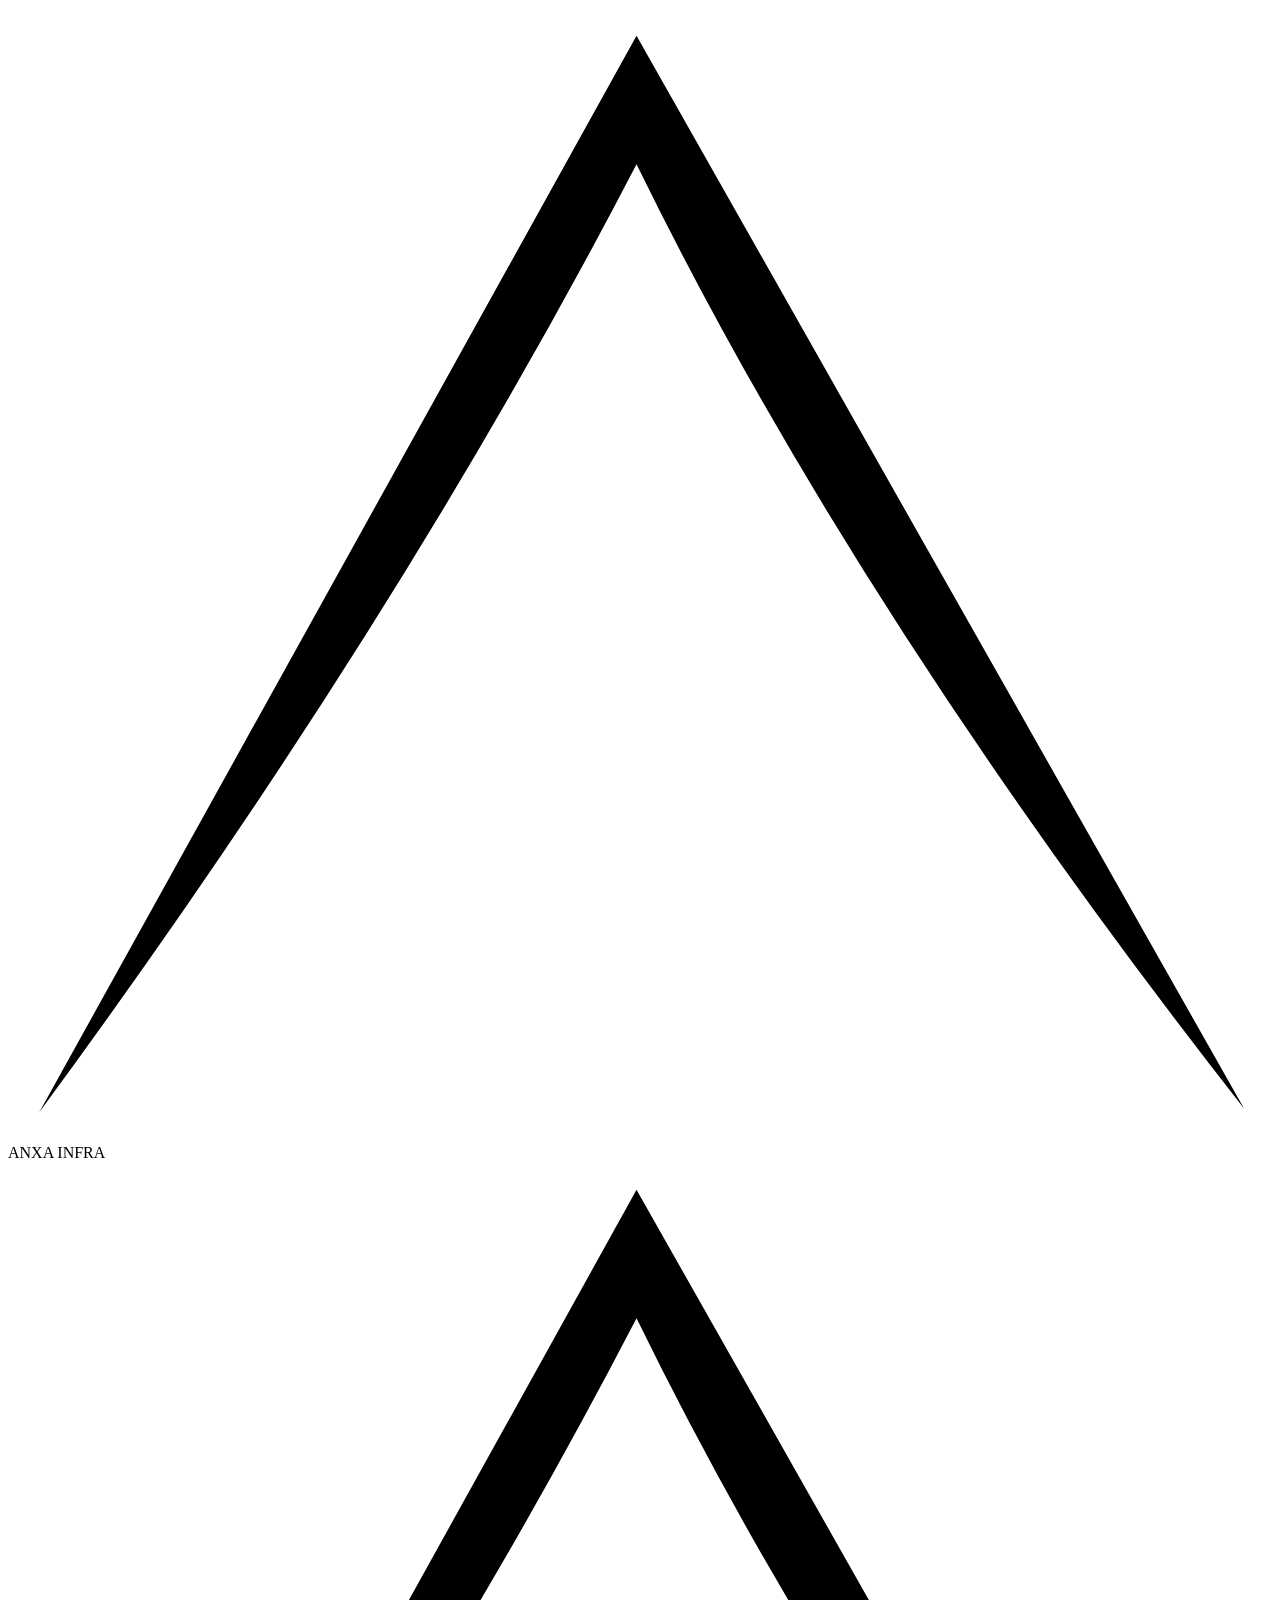
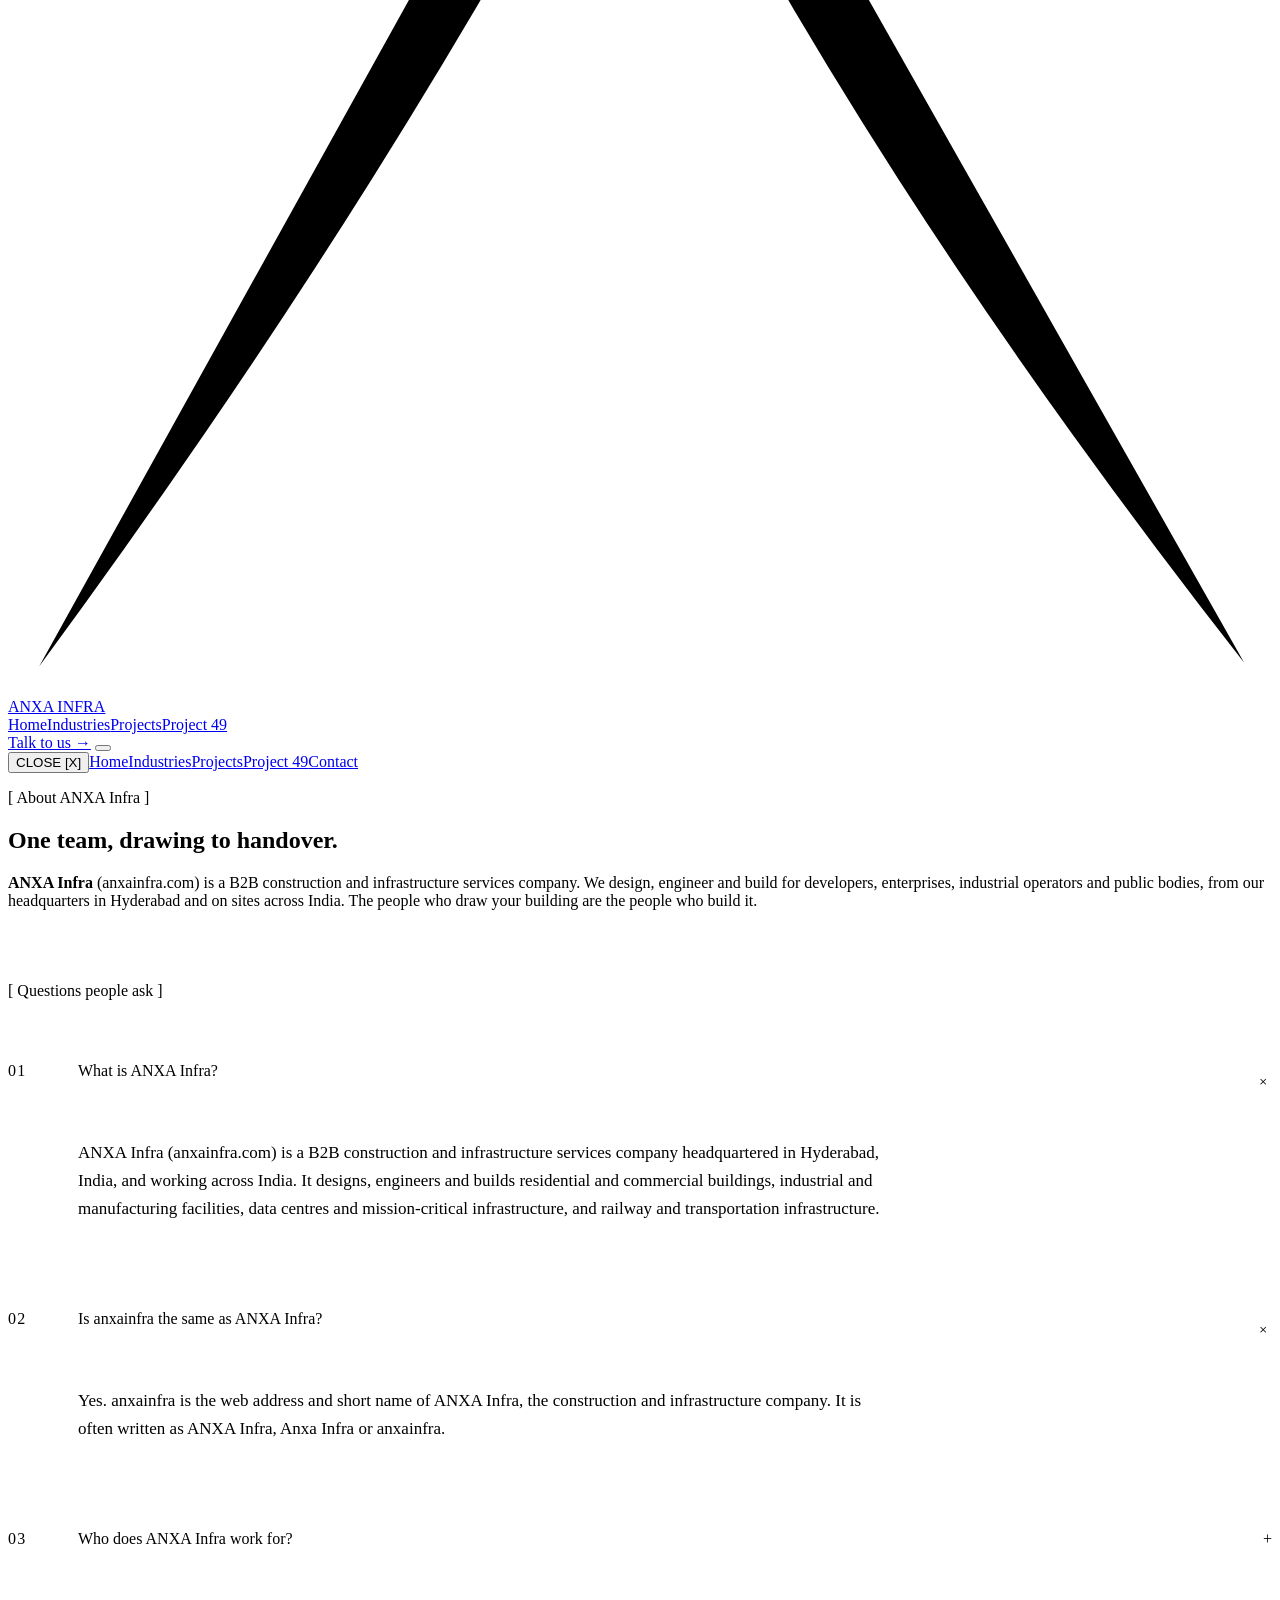
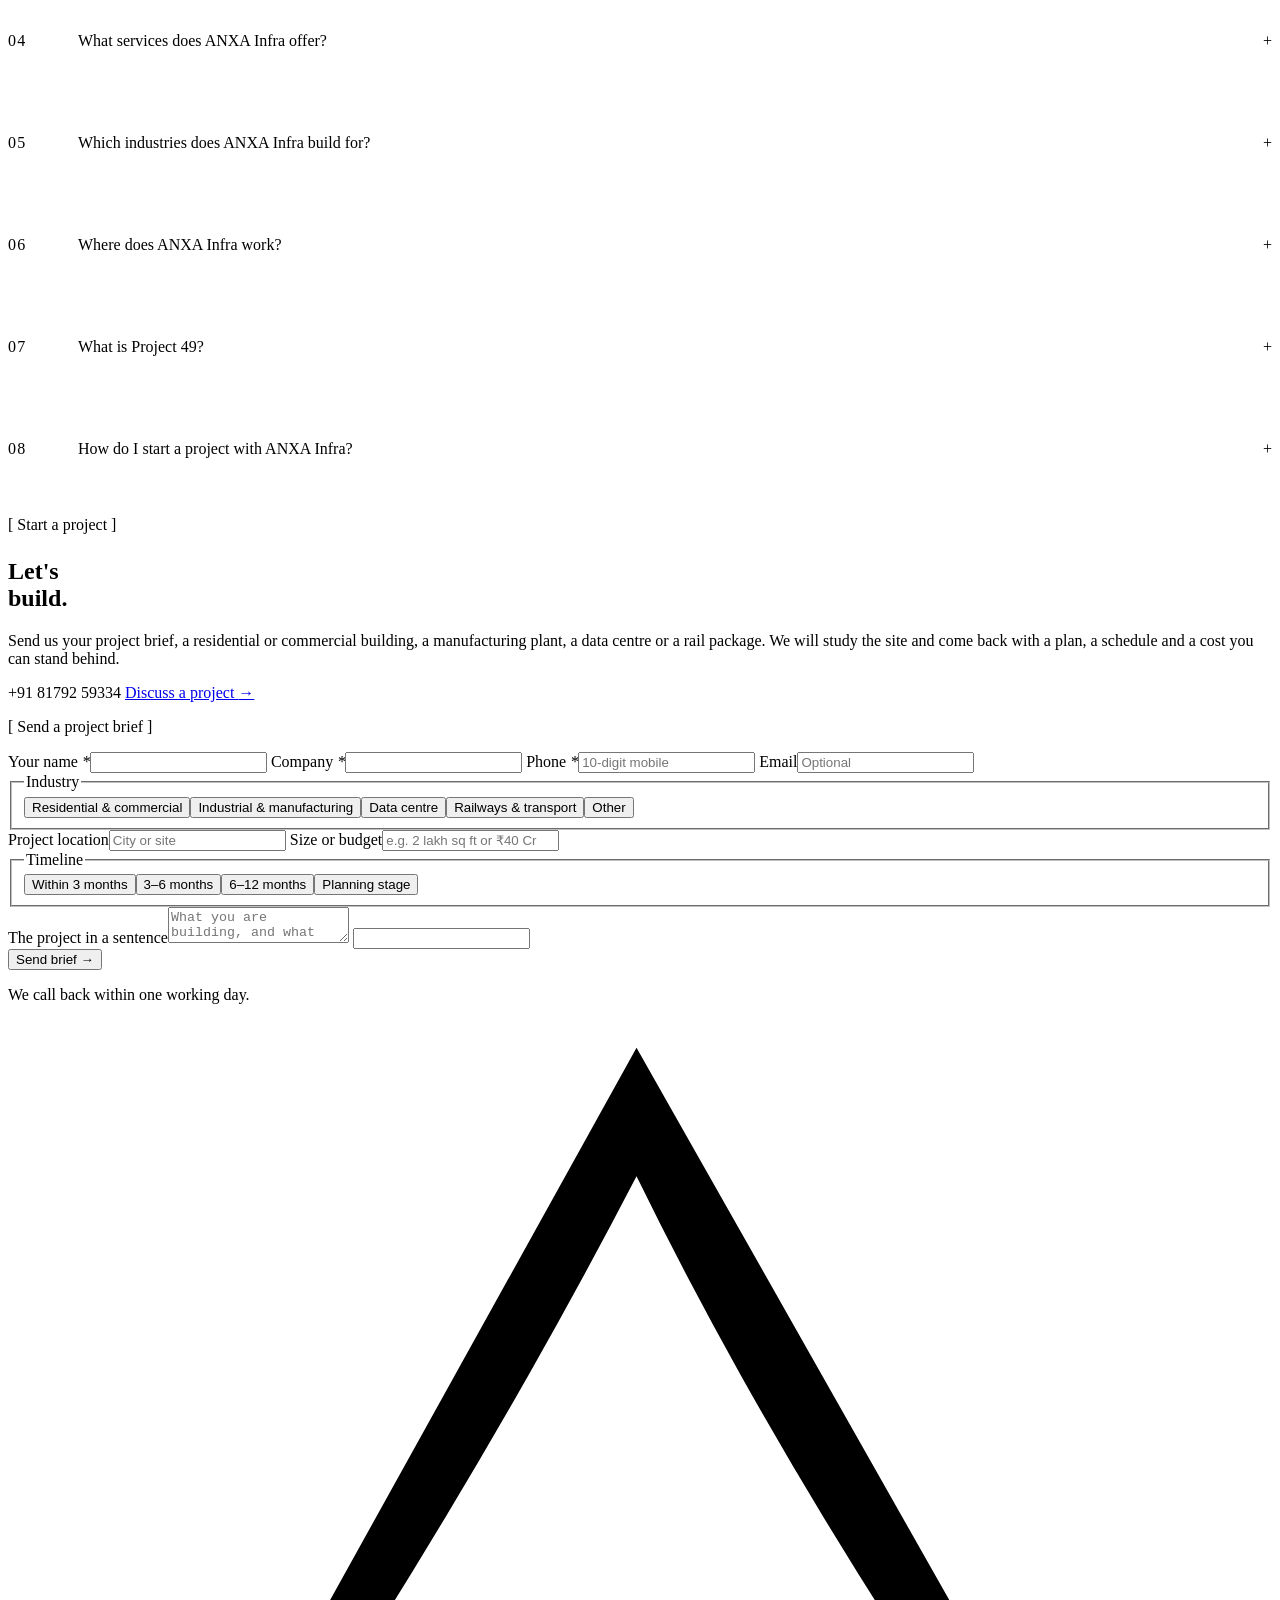
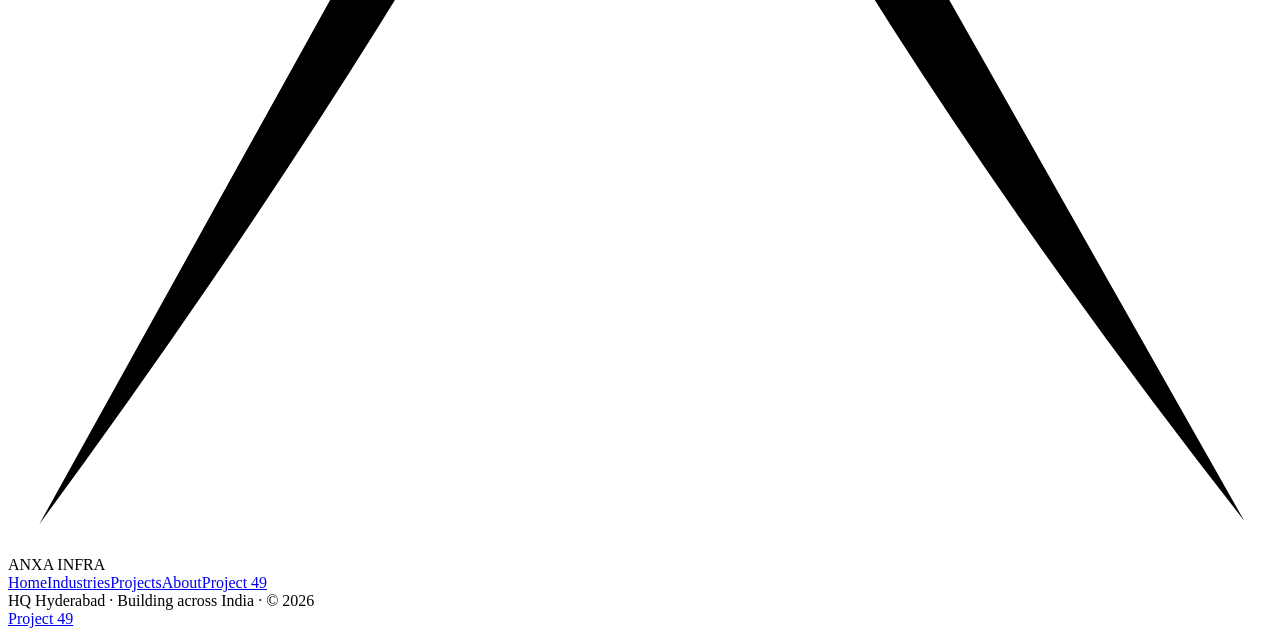
==== commit 697d94e4: "ANXA Infra: project brief form on every page (name, company, phone required), WhatsApp fallback unti" ====
--- a/public/about/index.html
+++ b/public/about/index.html
@@ -61,6 +61,20 @@
       <span class="ph">+91 81792 59334</span>
       <a class="btn fill" href="https://wa.me/918179259334" target="_blank" rel="noopener">Discuss a project <span class="ar">&rarr;</span></a>
     </div>
+    <form class="brief g12 rv" data-brief novalidate>
+      <p class="lab bl">[ Send a project brief ]</p>
+      <label class="f"><span>Your name <em>*</em></span><input name="name" autocomplete="name" required /></label>
+      <label class="f"><span>Company <em>*</em></span><input name="company" autocomplete="organization" required /></label>
+      <label class="f"><span>Phone <em>*</em></span><input name="phone" type="tel" inputmode="tel" autocomplete="tel" placeholder="10-digit mobile" required /></label>
+      <label class="f"><span>Email</span><input name="email" type="email" autocomplete="email" placeholder="Optional" /></label>
+      <fieldset class="f wide"><legend>Industry</legend><div class="chips" data-name="industry"><button type="button">Residential &amp; commercial</button><button type="button">Industrial &amp; manufacturing</button><button type="button">Data centre</button><button type="button">Railways &amp; transport</button><button type="button">Other</button></div></fieldset>
+      <label class="f"><span>Project location</span><input name="location" placeholder="City or site" /></label>
+      <label class="f"><span>Size or budget</span><input name="size" placeholder="e.g. 2 lakh sq ft or &#8377;40 Cr" /></label>
+      <fieldset class="f wide"><legend>Timeline</legend><div class="chips" data-name="timeline"><button type="button">Within 3 months</button><button type="button">3&ndash;6 months</button><button type="button">6&ndash;12 months</button><button type="button">Planning stage</button></div></fieldset>
+      <label class="f wide"><span>The project in a sentence</span><textarea name="brief" rows="2" placeholder="What you are building, and what you need from us"></textarea></label>
+      <input class="hp" name="website" tabindex="-1" autocomplete="off" aria-hidden="true" />
+      <div class="bfoot wide"><button class="btn fill" type="submit">Send brief <span class="ar">&rarr;</span></button><p class="msg" aria-live="polite">We call back within one working day.</p></div>
+    </form>
     <footer class="ft g12">
       <span class="logo"><span class="mkw"><svg class="mk" viewBox="128 58 364 326" aria-hidden="true"><path d="M137 376 L309 66 L484 375 Q372 232 309 103 Q240 236 137 376 Z"/></svg><i></i></span><span class="wm">ANXA INFRA</span></span>
       <nav><a href="/">Home</a><a href="/sectors">Industries</a><a href="/projects">Projects</a><a href="/about/">About</a><a href="/project-49/">Project 49</a></nav>
